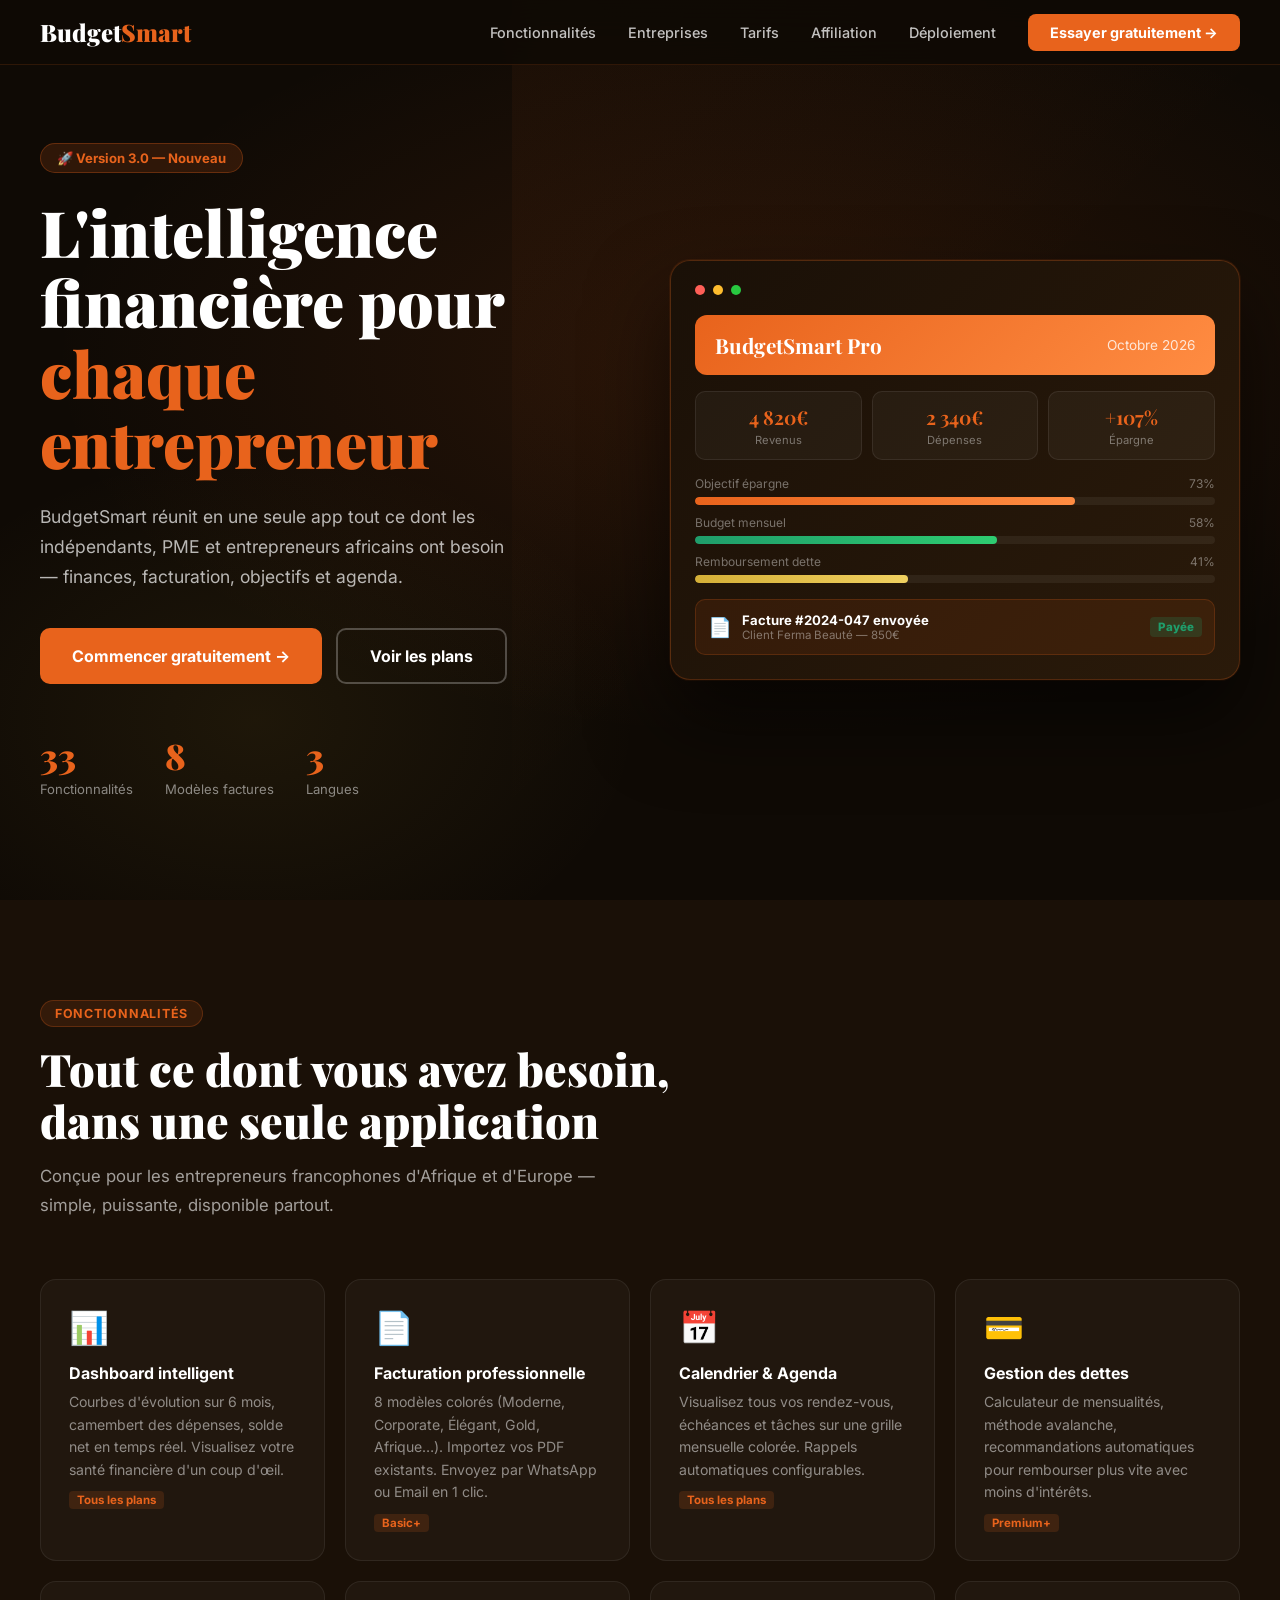
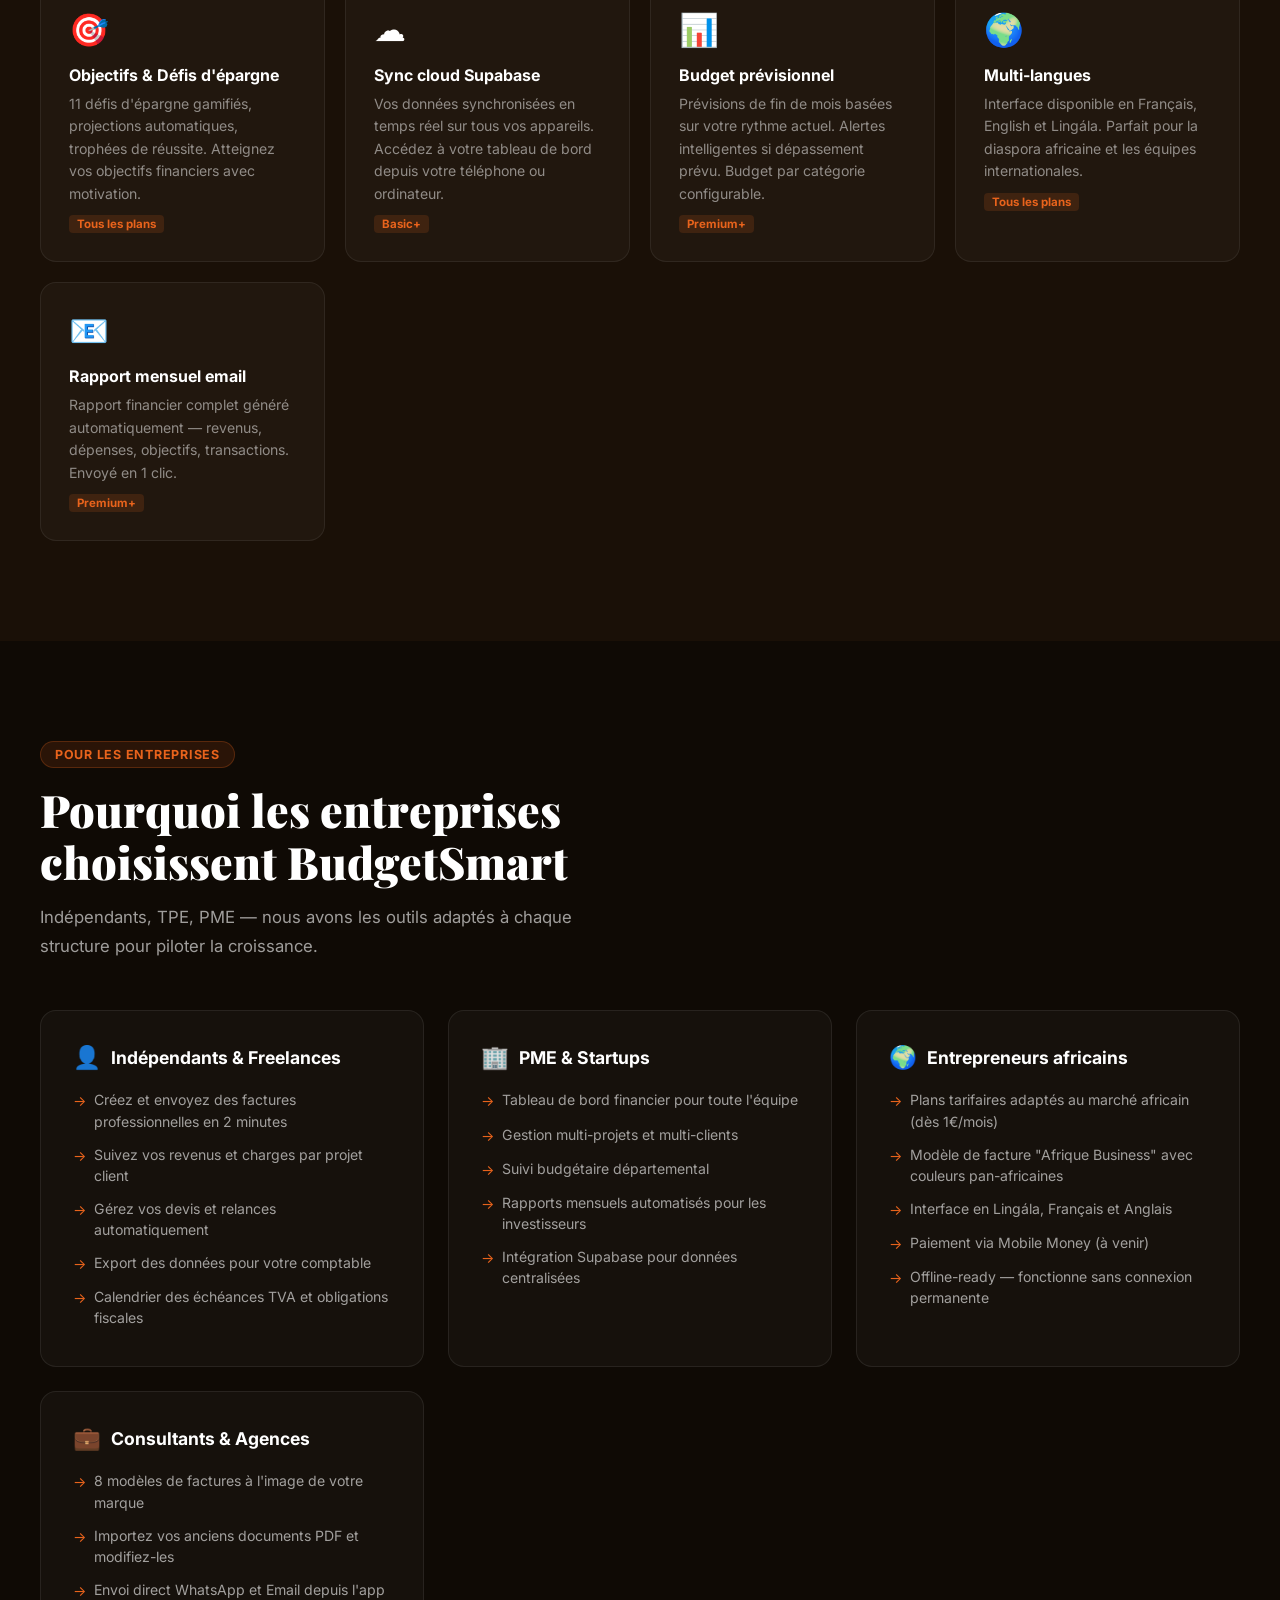
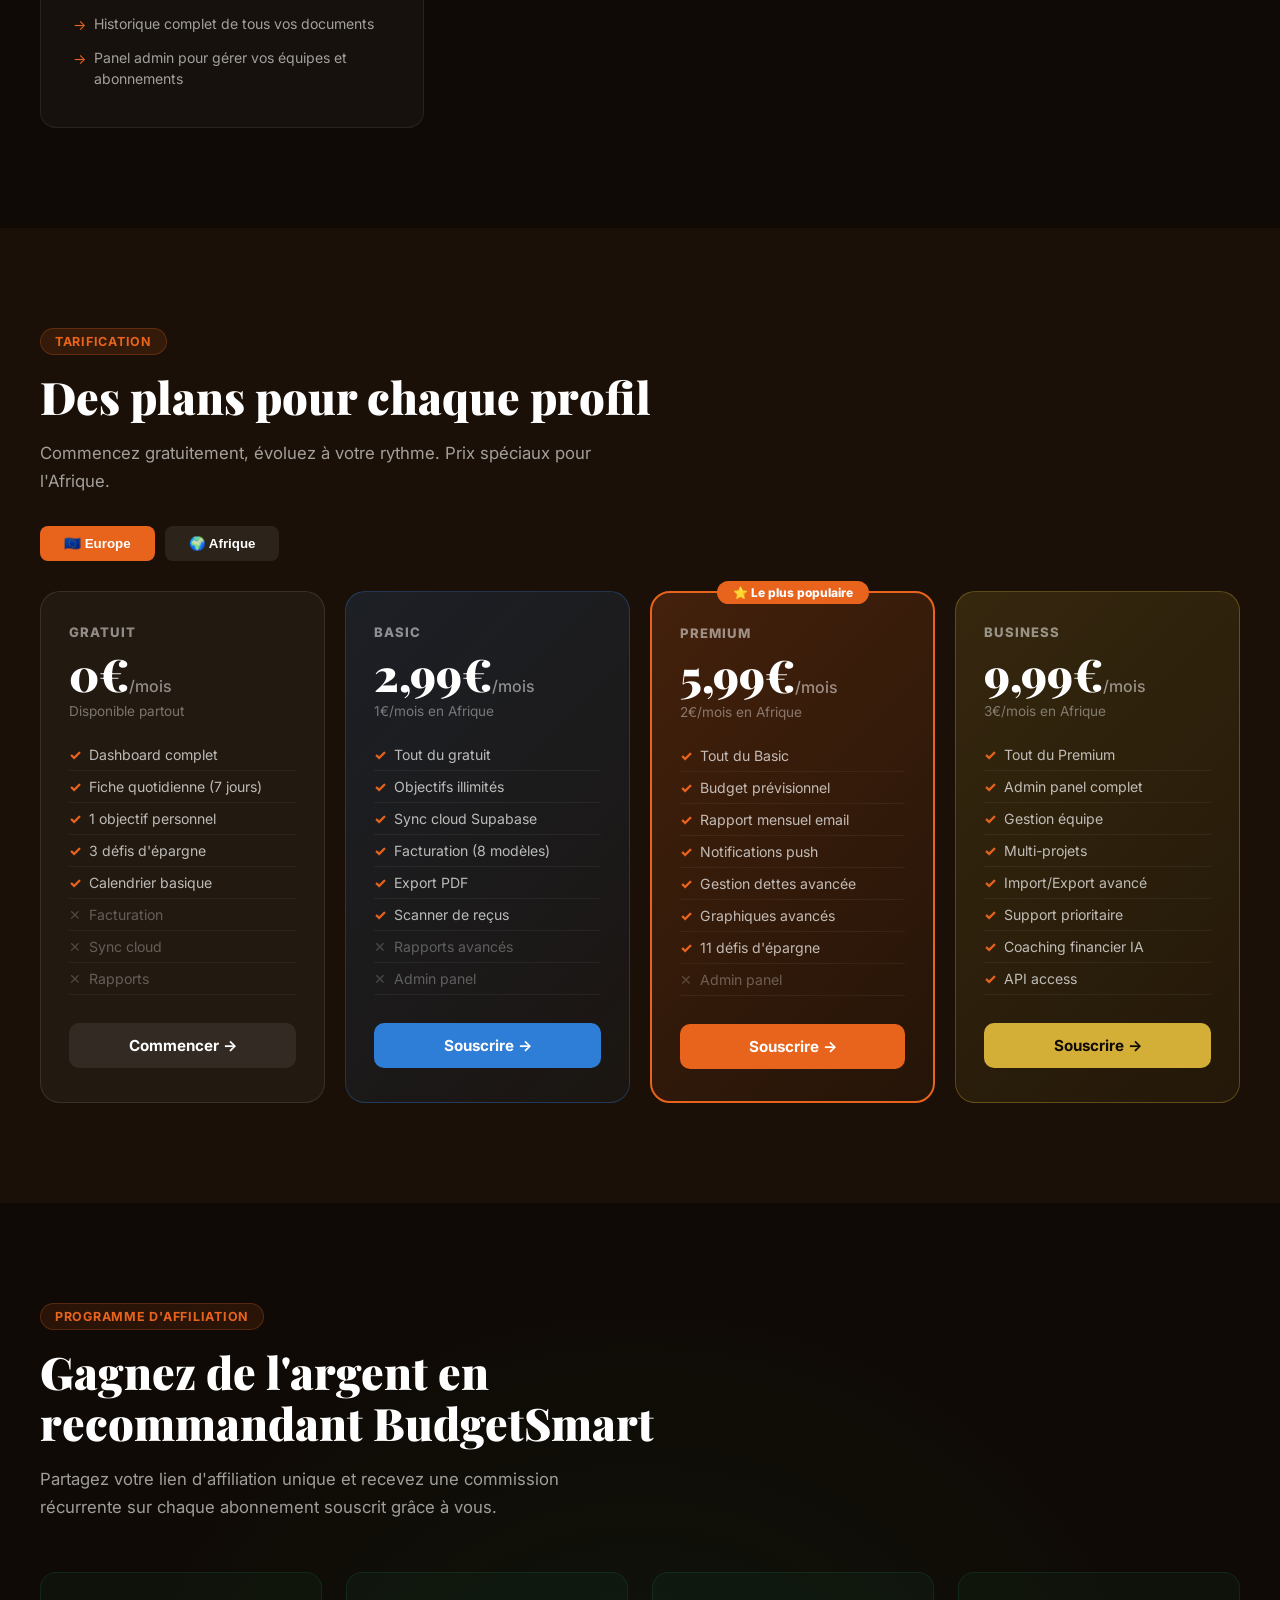
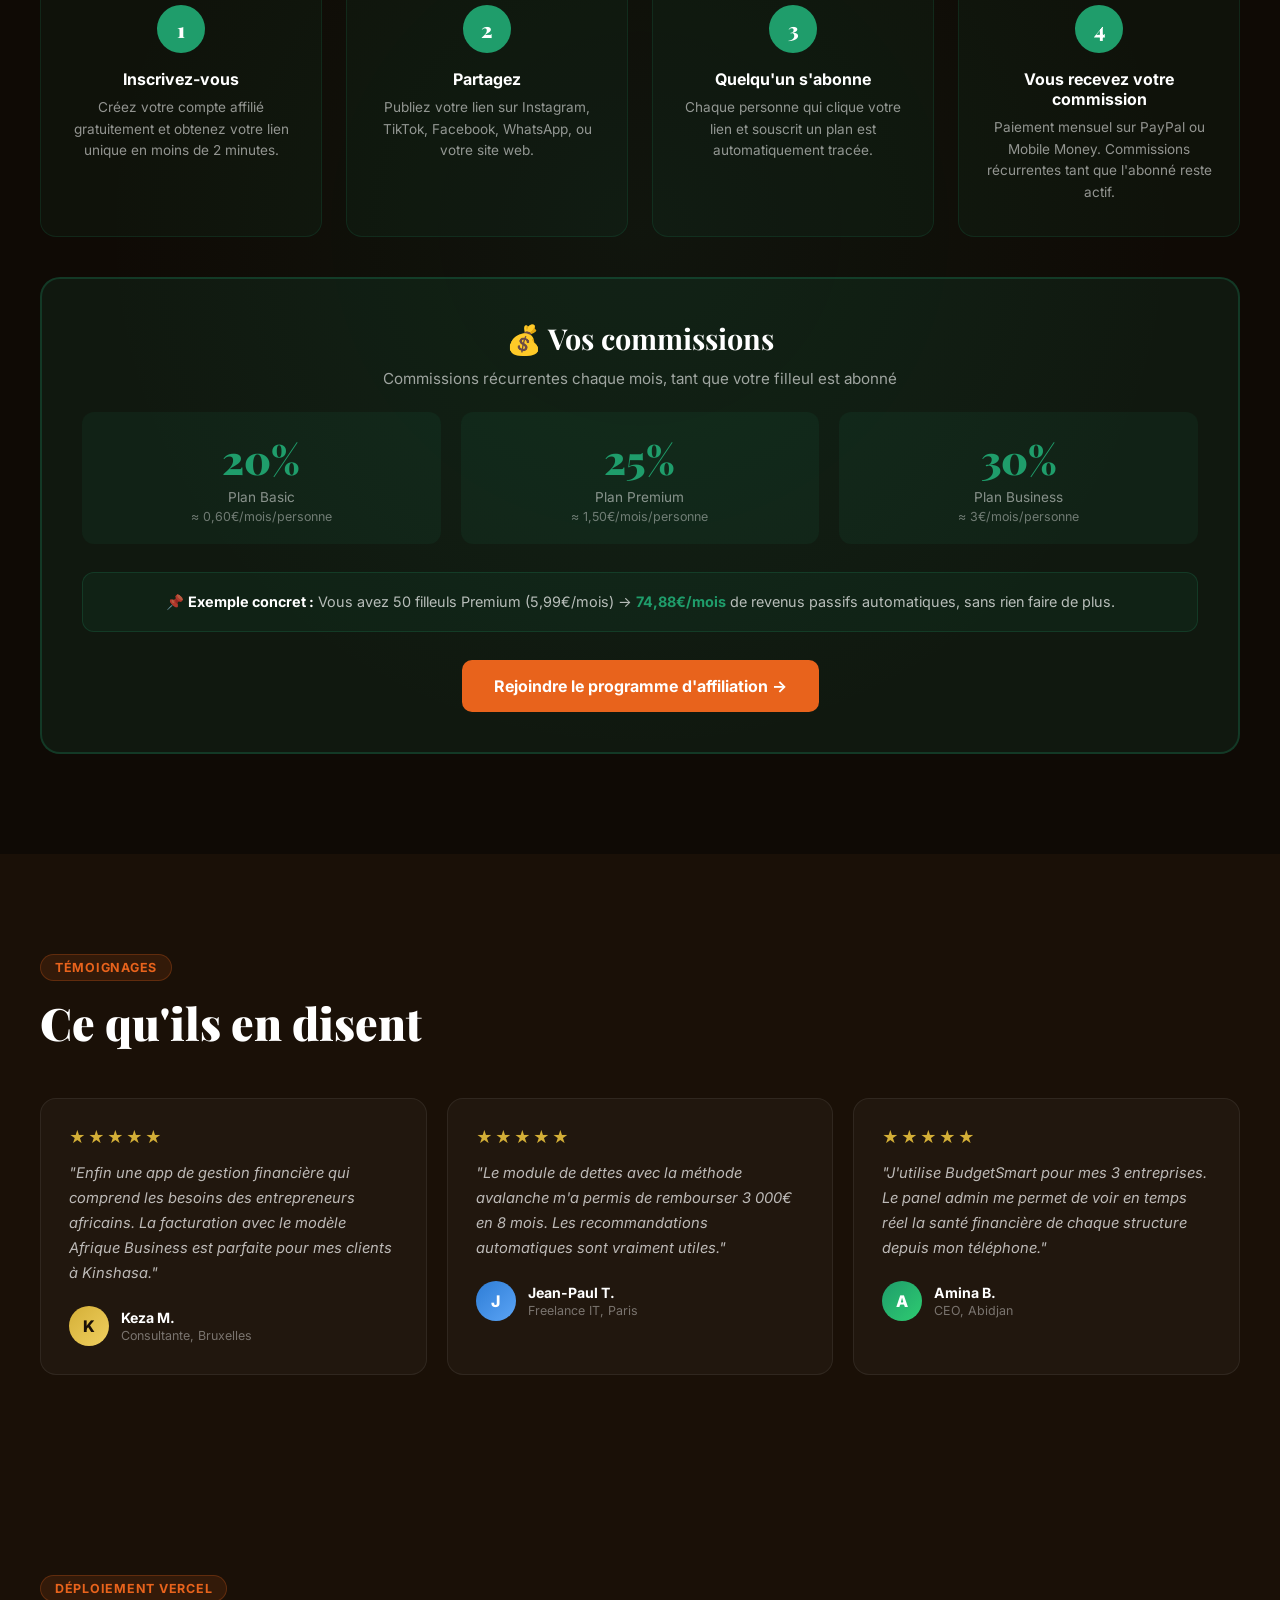
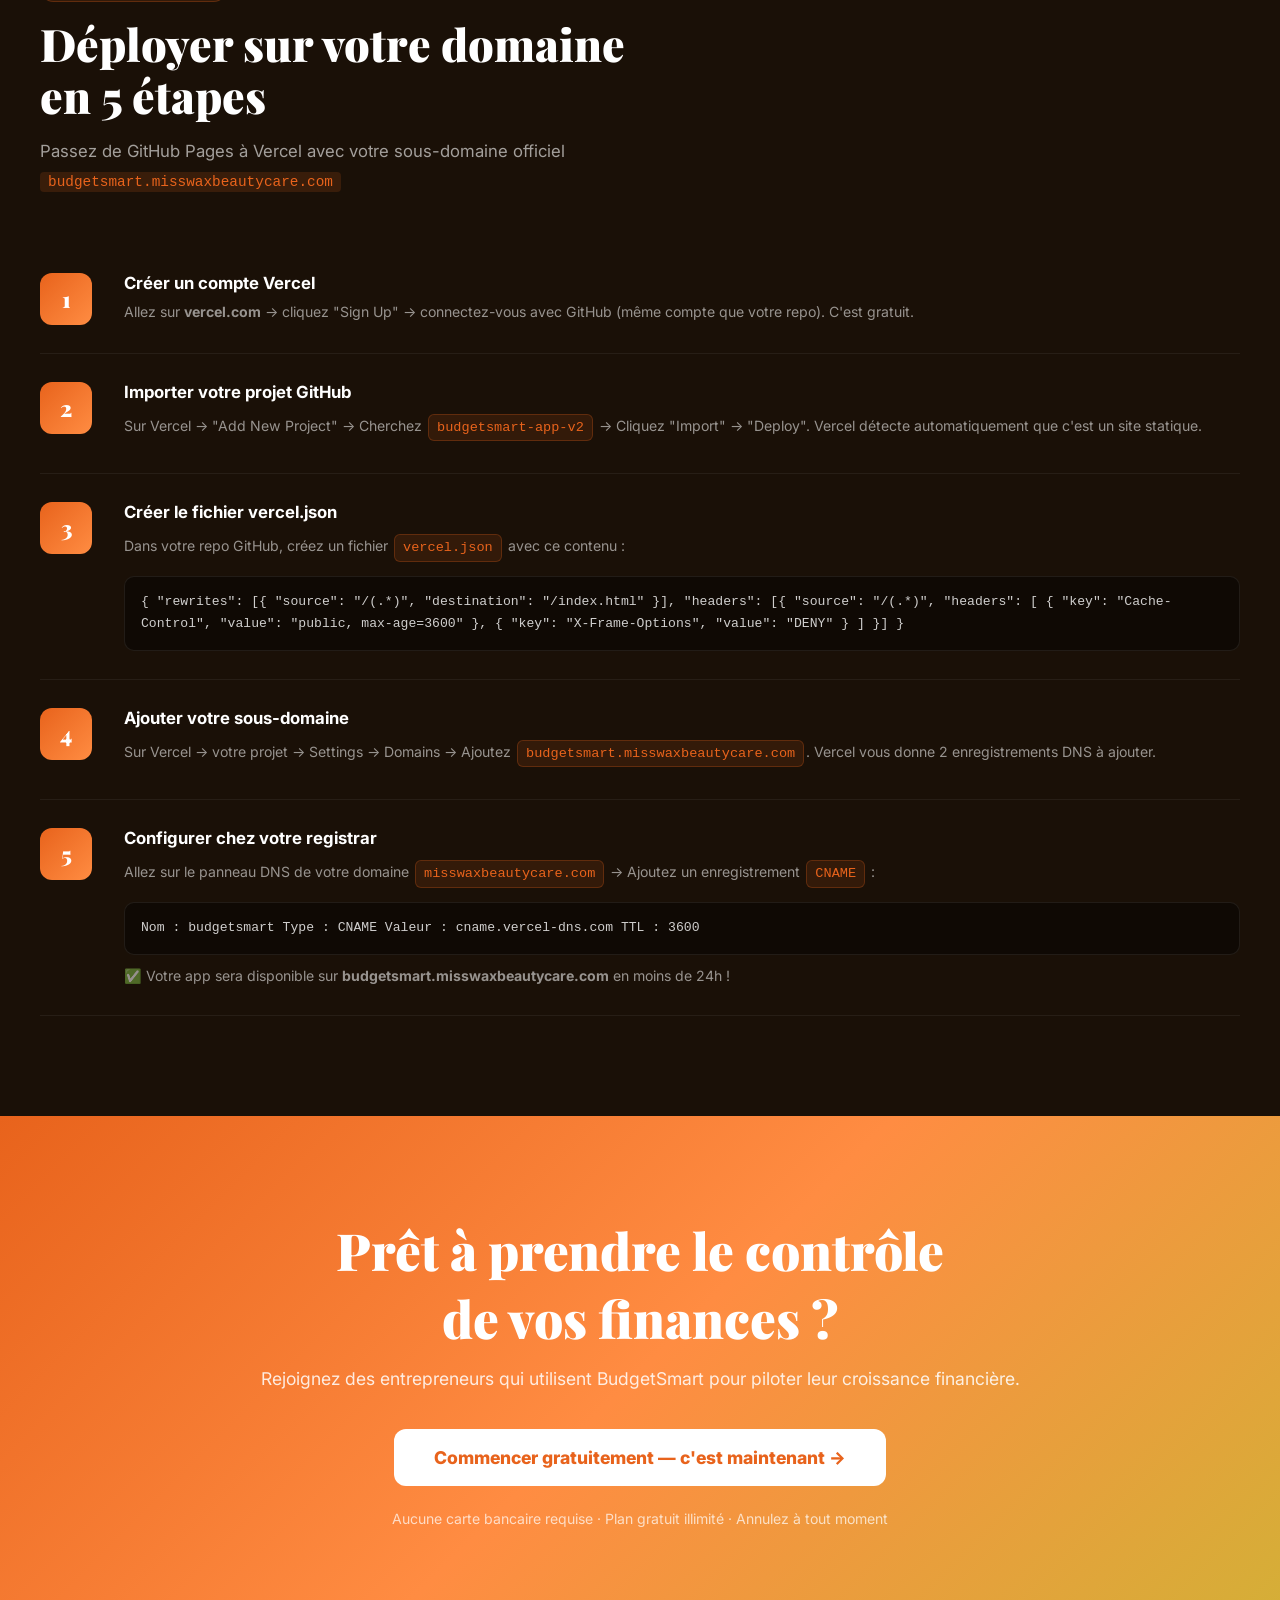
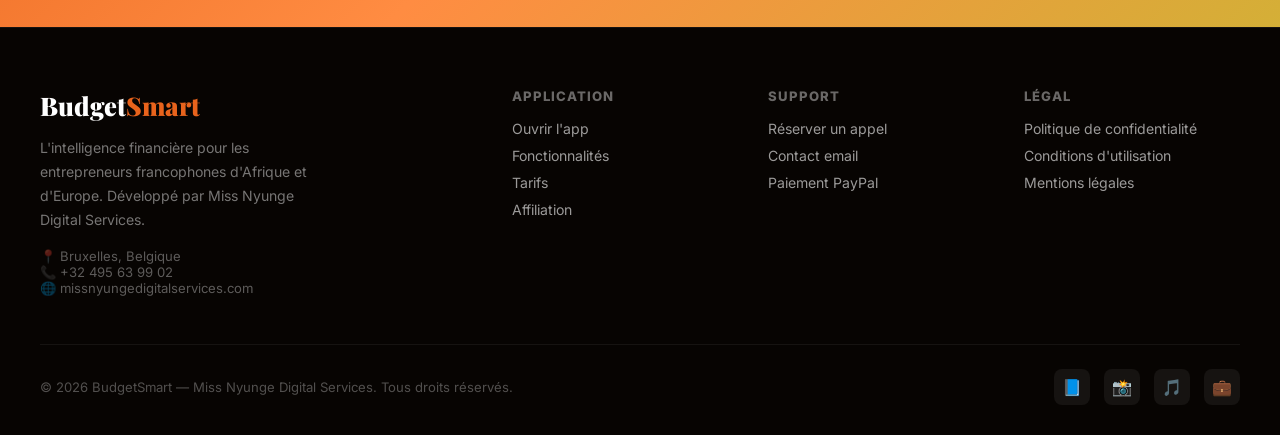
==== landing.html @ 0594a383 "Add landing.html - landing page + Vercel config" ====
<!DOCTYPE html>
<html lang="fr">
<head>
<meta charset="UTF-8"/>
<meta name="viewport" content="width=device-width, initial-scale=1.0"/>
<title>BudgetSmart v3 — L'intelligence financière pour tous</title>
<link href="https://fonts.googleapis.com/css2?family=Playfair+Display:wght@700;900&family=Inter:wght@400;500;600;700;800&display=swap" rel="stylesheet"/>
<style>
:root {
  --or: #E8631C;
  --or2: #FF8C42;
  --dk: #0F0A05;
  --dk2: #1A1007;
  --go: #D4AF37;
  --go2: #F0D060;
  --gr: #1F9D6B;
  --bl: #2E7DD6;
  --wh: #FFFFFF;
  --cr: #FFF9F4;
  --mu: #6B5F52;
  --ft: 'Playfair Display', Georgia, serif;
  --fs: 'Inter', system-ui, sans-serif;
}
*, *::before, *::after { box-sizing: border-box; margin: 0; padding: 0; }
html { scroll-behavior: smooth; }
body { font-family: var(--fs); background: var(--dk); color: var(--wh); overflow-x: hidden; }

/* ── NAV ── */
nav {
  position: fixed; top: 0; left: 0; right: 0; z-index: 100;
  display: flex; align-items: center; justify-content: space-between;
  padding: 16px 40px;
  background: rgba(15,10,5,0.85);
  backdrop-filter: blur(16px);
  border-bottom: 1px solid rgba(232,99,28,0.15);
}
.nav-logo { font-family: var(--ft); font-size: 1.5rem; font-weight: 900; color: var(--wh); }
.nav-logo span { color: var(--or); }
.nav-links { display: flex; gap: 32px; list-style: none; }
.nav-links a { color: rgba(255,255,255,0.75); text-decoration: none; font-size: 0.9rem; font-weight: 500; transition: color 0.2s; }
.nav-links a:hover { color: var(--or); }
.nav-cta { background: var(--or); color: var(--wh) !important; padding: 10px 22px; border-radius: 8px; font-weight: 700 !important; }
.nav-cta:hover { background: var(--or2) !important; color: var(--wh) !important; }
@media(max-width:768px){ .nav-links { display: none; } nav { padding: 14px 20px; } }

/* ── HERO ── */
.hero {
  min-height: 100vh; display: flex; align-items: center;
  padding: 120px 40px 80px;
  background: radial-gradient(ellipse 80% 60% at 60% 40%, rgba(232,99,28,0.12) 0%, transparent 70%),
              radial-gradient(ellipse 50% 50% at 20% 80%, rgba(212,175,55,0.08) 0%, transparent 60%),
              var(--dk);
  position: relative; overflow: hidden;
}
.hero::before {
  content: '';
  position: absolute; top: 0; right: 0;
  width: 60%; height: 100%;
  background: linear-gradient(135deg, rgba(232,99,28,0.05) 0%, transparent 50%);
  pointer-events: none;
}
.hero-inner { max-width: 1200px; margin: 0 auto; width: 100%; display: grid; grid-template-columns: 1fr 1fr; gap: 60px; align-items: center; }
.hero-badge { display: inline-flex; align-items: center; gap: 8px; background: rgba(232,99,28,0.15); border: 1px solid rgba(232,99,28,0.3); border-radius: 20px; padding: 6px 16px; font-size: 0.82rem; font-weight: 700; color: var(--or); margin-bottom: 24px; }
.hero h1 { font-family: var(--ft); font-size: clamp(2.8rem, 5vw, 4.2rem); font-weight: 900; line-height: 1.1; margin-bottom: 24px; }
.hero h1 em { color: var(--or); font-style: normal; }
.hero p { font-size: 1.1rem; color: rgba(255,255,255,0.7); line-height: 1.7; margin-bottom: 36px; max-width: 480px; }
.hero-btns { display: flex; gap: 14px; flex-wrap: wrap; }
.btn-primary { background: var(--or); color: var(--wh); padding: 16px 32px; border-radius: 10px; font-size: 1rem; font-weight: 700; text-decoration: none; transition: all 0.2s; display: inline-flex; align-items: center; gap: 8px; }
.btn-primary:hover { background: var(--or2); transform: translateY(-2px); box-shadow: 0 8px 24px rgba(232,99,28,0.35); }
.btn-outline { background: transparent; color: var(--wh); padding: 16px 32px; border-radius: 10px; font-size: 1rem; font-weight: 700; text-decoration: none; border: 2px solid rgba(255,255,255,0.25); transition: all 0.2s; display: inline-flex; align-items: center; gap: 8px; }
.btn-outline:hover { border-color: var(--or); color: var(--or); }
.hero-stats { display: flex; gap: 32px; margin-top: 48px; }
.hero-stat span { display: block; font-family: var(--ft); font-size: 2.2rem; font-weight: 900; color: var(--or); }
.hero-stat small { font-size: 0.82rem; color: rgba(255,255,255,0.5); margin-top: 2px; display: block; }
.hero-visual { position: relative; }
.hero-mockup { background: linear-gradient(135deg, #1A1007 0%, #2A1A0A 100%); border: 1px solid rgba(232,99,28,0.25); border-radius: 20px; padding: 24px; box-shadow: 0 40px 80px rgba(0,0,0,0.6), 0 0 0 1px rgba(232,99,28,0.1); }
.mockup-bar { display: flex; align-items: center; gap: 8px; margin-bottom: 20px; }
.mockup-dot { width: 10px; height: 10px; border-radius: 50%; }
.mockup-header { background: linear-gradient(135deg, var(--or), var(--or2)); border-radius: 12px; padding: 16px 20px; margin-bottom: 16px; display: flex; justify-content: space-between; align-items: center; }
.mockup-header h3 { font-family: var(--ft); font-size: 1.3rem; color: #fff; }
.mockup-stat-row { display: grid; grid-template-columns: repeat(3, 1fr); gap: 10px; margin-bottom: 16px; }
.mockup-stat { background: rgba(255,255,255,0.04); border: 1px solid rgba(255,255,255,0.08); border-radius: 10px; padding: 12px; text-align: center; }
.mockup-stat .val { font-family: var(--ft); font-size: 1.2rem; font-weight: 700; color: var(--or); }
.mockup-stat .lbl { font-size: 0.7rem; color: rgba(255,255,255,0.4); margin-top: 3px; }
.mockup-bar2 { height: 8px; background: rgba(255,255,255,0.06); border-radius: 4px; overflow: hidden; margin-bottom: 8px; }
.mockup-fill { height: 100%; border-radius: 4px; background: linear-gradient(90deg, var(--or), var(--or2)); }

@media(max-width:900px){ .hero-inner { grid-template-columns: 1fr; } .hero-visual { display: none; } }

/* ── SECTIONS ── */
section { padding: 100px 40px; }
.section-inner { max-width: 1200px; margin: 0 auto; }
.section-badge { display: inline-block; background: rgba(232,99,28,0.12); border: 1px solid rgba(232,99,28,0.25); border-radius: 20px; padding: 5px 14px; font-size: 0.78rem; font-weight: 700; color: var(--or); text-transform: uppercase; letter-spacing: 0.06em; margin-bottom: 16px; }
.section-title { font-family: var(--ft); font-size: clamp(2rem, 3.5vw, 3rem); font-weight: 900; line-height: 1.15; margin-bottom: 16px; }
.section-sub { font-size: 1.05rem; color: rgba(255,255,255,0.6); line-height: 1.7; max-width: 600px; }

/* ── FEATURES ── */
.features-bg { background: var(--dk2); }
.features-grid { display: grid; grid-template-columns: repeat(auto-fill, minmax(280px, 1fr)); gap: 20px; margin-top: 60px; }
.feat-card { background: rgba(255,255,255,0.03); border: 1px solid rgba(255,255,255,0.07); border-radius: 16px; padding: 28px; transition: all 0.25s; position: relative; overflow: hidden; }
.feat-card::before { content: ''; position: absolute; top: 0; left: 0; right: 0; height: 2px; background: linear-gradient(90deg, var(--or), transparent); opacity: 0; transition: opacity 0.2s; }
.feat-card:hover { border-color: rgba(232,99,28,0.3); transform: translateY(-4px); box-shadow: 0 12px 32px rgba(0,0,0,0.3); }
.feat-card:hover::before { opacity: 1; }
.feat-icon { font-size: 2rem; margin-bottom: 16px; }
.feat-card h3 { font-size: 1rem; font-weight: 700; color: var(--wh); margin-bottom: 8px; }
.feat-card p { font-size: 0.88rem; color: rgba(255,255,255,0.5); line-height: 1.6; }
.feat-tag { display: inline-block; background: rgba(232,99,28,0.15); color: var(--or); font-size: 0.72rem; font-weight: 700; padding: 2px 8px; border-radius: 4px; margin-top: 10px; }

/* ── PLANS ── */
.plans-grid { display: grid; grid-template-columns: repeat(auto-fit, minmax(240px, 1fr)); gap: 20px; margin-top: 60px; }
.plan-card { border-radius: 20px; padding: 32px 28px; position: relative; transition: transform 0.2s; }
.plan-card:hover { transform: translateY(-6px); }
.plan-card.popular { border: 2px solid var(--or); }
.plan-popular-badge { position: absolute; top: -12px; left: 50%; transform: translateX(-50%); background: var(--or); color: #fff; font-size: 0.75rem; font-weight: 800; padding: 4px 16px; border-radius: 20px; white-space: nowrap; }
.plan-free { background: rgba(255,255,255,0.04); border: 1px solid rgba(255,255,255,0.1); }
.plan-basic { background: linear-gradient(135deg, rgba(46,125,214,0.15), rgba(46,125,214,0.05)); border: 1px solid rgba(46,125,214,0.3); }
.plan-premium { background: linear-gradient(135deg, rgba(232,99,28,0.2), rgba(232,99,28,0.05)); border: 2px solid var(--or); }
.plan-business { background: linear-gradient(135deg, rgba(212,175,55,0.15), rgba(212,175,55,0.05)); border: 1px solid rgba(212,175,55,0.3); }
.plan-name { font-size: 0.82rem; font-weight: 800; text-transform: uppercase; letter-spacing: 0.08em; color: rgba(255,255,255,0.5); margin-bottom: 12px; }
.plan-price { font-family: var(--ft); font-size: 2.8rem; font-weight: 900; line-height: 1; }
.plan-price span { font-family: var(--fs); font-size: 1rem; font-weight: 500; color: rgba(255,255,255,0.5); }
.plan-africa { font-size: 0.85rem; color: rgba(255,255,255,0.4); margin: 6px 0 20px; }
.plan-features { list-style: none; margin-bottom: 28px; }
.plan-features li { font-size: 0.88rem; color: rgba(255,255,255,0.7); padding: 7px 0; border-bottom: 1px solid rgba(255,255,255,0.05); display: flex; align-items: center; gap: 8px; }
.plan-features li::before { content: '✓'; color: var(--or); font-weight: 800; flex-shrink: 0; }
.plan-features li.no::before { content: '✕'; color: rgba(255,255,255,0.2); }
.plan-features li.no { color: rgba(255,255,255,0.3); }
.plan-btn { display: block; text-align: center; padding: 13px; border-radius: 10px; font-weight: 700; font-size: 0.95rem; text-decoration: none; transition: all 0.2s; }
.plan-btn-free { background: rgba(255,255,255,0.08); color: #fff; }
.plan-btn-basic { background: var(--bl); color: #fff; }
.plan-btn-premium { background: var(--or); color: #fff; }
.plan-btn-business { background: var(--go); color: var(--dk); }

/* ── AFFILIATION ── */
.affil-bg { background: radial-gradient(ellipse 60% 60% at 50% 50%, rgba(31,157,107,0.08) 0%, transparent 70%), var(--dk); }
.affil-steps { display: grid; grid-template-columns: repeat(auto-fit, minmax(220px, 1fr)); gap: 24px; margin-top: 50px; }
.affil-step { text-align: center; padding: 32px 24px; background: rgba(31,157,107,0.06); border: 1px solid rgba(31,157,107,0.15); border-radius: 16px; }
.affil-step-num { width: 48px; height: 48px; background: var(--gr); border-radius: 50%; display: flex; align-items: center; justify-content: center; font-family: var(--ft); font-size: 1.3rem; font-weight: 900; color: #fff; margin: 0 auto 16px; }
.affil-step h3 { font-size: 1rem; font-weight: 700; margin-bottom: 8px; }
.affil-step p { font-size: 0.85rem; color: rgba(255,255,255,0.55); line-height: 1.6; }
.affil-commission { background: rgba(31,157,107,0.1); border: 2px solid rgba(31,157,107,0.25); border-radius: 20px; padding: 40px; text-align: center; margin-top: 40px; }
.affil-commission h3 { font-family: var(--ft); font-size: 1.8rem; margin-bottom: 12px; }
.commission-grid { display: grid; grid-template-columns: repeat(3,1fr); gap: 20px; margin-top: 24px; }
.comm-item { background: rgba(31,157,107,0.08); border-radius: 12px; padding: 20px; }
.comm-item .pct { font-family: var(--ft); font-size: 2.5rem; font-weight: 900; color: var(--gr); }
.comm-item .plan { font-size: 0.85rem; color: rgba(255,255,255,0.5); margin-top: 4px; }

/* ── ENTREPRISES ── */
.enterprise-grid { display: grid; grid-template-columns: repeat(auto-fit, minmax(300px, 1fr)); gap: 24px; margin-top: 50px; }
.ent-card { background: rgba(255,255,255,0.03); border: 1px solid rgba(255,255,255,0.08); border-radius: 16px; padding: 32px; }
.ent-card h3 { font-size: 1.1rem; font-weight: 700; margin-bottom: 12px; display: flex; align-items: center; gap: 10px; }
.ent-card ul { list-style: none; }
.ent-card li { font-size: 0.88rem; color: rgba(255,255,255,0.6); padding: 6px 0; display: flex; align-items: flex-start; gap: 8px; line-height: 1.5; }
.ent-card li::before { content: '→'; color: var(--or); flex-shrink: 0; margin-top: 1px; }

/* ── VERCEL SETUP ── */
.vercel-bg { background: var(--dk2); }
.steps-list { margin-top: 50px; counter-reset: step; }
.step-item { display: grid; grid-template-columns: 60px 1fr; gap: 24px; padding: 28px 0; border-bottom: 1px solid rgba(255,255,255,0.06); align-items: start; }
.step-num { width: 52px; height: 52px; background: linear-gradient(135deg, var(--or), var(--or2)); border-radius: 12px; display: flex; align-items: center; justify-content: center; font-family: var(--ft); font-size: 1.4rem; font-weight: 900; color: #fff; flex-shrink: 0; }
.step-content h3 { font-size: 1.05rem; font-weight: 700; margin-bottom: 8px; }
.step-content p { font-size: 0.88rem; color: rgba(255,255,255,0.55); line-height: 1.6; }
.step-content code { display: inline-block; background: rgba(232,99,28,0.12); border: 1px solid rgba(232,99,28,0.25); border-radius: 6px; padding: 2px 8px; font-size: 0.85rem; color: var(--or); font-family: monospace; margin: 4px 2px; }
.step-content .code-block { background: rgba(0,0,0,0.4); border: 1px solid rgba(255,255,255,0.08); border-radius: 10px; padding: 14px 16px; margin-top: 10px; font-family: monospace; font-size: 0.82rem; color: rgba(255,255,255,0.8); line-height: 1.7; }

/* ── TESTIMONIALS ── */
.testi-grid { display: grid; grid-template-columns: repeat(auto-fit, minmax(280px, 1fr)); gap: 20px; margin-top: 50px; }
.testi-card { background: rgba(255,255,255,0.03); border: 1px solid rgba(255,255,255,0.07); border-radius: 16px; padding: 28px; }
.testi-stars { color: var(--go); font-size: 1rem; margin-bottom: 14px; letter-spacing: 2px; }
.testi-text { font-size: 0.92rem; color: rgba(255,255,255,0.7); line-height: 1.7; margin-bottom: 20px; font-style: italic; }
.testi-author { display: flex; align-items: center; gap: 12px; }
.testi-avatar { width: 40px; height: 40px; border-radius: 50%; background: linear-gradient(135deg, var(--or), var(--or2)); display: flex; align-items: center; justify-content: center; font-weight: 800; font-size: 1rem; }
.testi-name { font-size: 0.88rem; font-weight: 700; }
.testi-role { font-size: 0.78rem; color: rgba(255,255,255,0.4); margin-top: 2px; }

/* ── CTA ── */
.cta-section { background: linear-gradient(135deg, var(--or) 0%, var(--or2) 50%, var(--go) 100%); text-align: center; padding: 100px 40px; }
.cta-section h2 { font-family: var(--ft); font-size: clamp(2.2rem, 4vw, 3.5rem); font-weight: 900; color: #fff; margin-bottom: 16px; }
.cta-section p { font-size: 1.1rem; color: rgba(255,255,255,0.85); margin-bottom: 40px; }
.btn-cta-white { background: #fff; color: var(--or); padding: 18px 40px; border-radius: 12px; font-size: 1.1rem; font-weight: 800; text-decoration: none; display: inline-block; transition: all 0.2s; }
.btn-cta-white:hover { transform: translateY(-3px); box-shadow: 0 12px 32px rgba(0,0,0,0.25); }

/* ── FOOTER ── */
footer { background: #070402; padding: 60px 40px 30px; border-top: 1px solid rgba(255,255,255,0.06); }
.footer-grid { display: grid; grid-template-columns: 2fr 1fr 1fr 1fr; gap: 40px; max-width: 1200px; margin: 0 auto 48px; }
.footer-brand p { font-size: 0.88rem; color: rgba(255,255,255,0.45); line-height: 1.7; margin-top: 14px; max-width: 280px; }
.footer-col h4 { font-size: 0.82rem; font-weight: 800; text-transform: uppercase; letter-spacing: 0.08em; color: rgba(255,255,255,0.4); margin-bottom: 16px; }
.footer-col a { display: block; font-size: 0.88rem; color: rgba(255,255,255,0.6); text-decoration: none; margin-bottom: 10px; transition: color 0.2s; }
.footer-col a:hover { color: var(--or); }
.footer-bottom { max-width: 1200px; margin: 0 auto; padding-top: 24px; border-top: 1px solid rgba(255,255,255,0.06); display: flex; justify-content: space-between; align-items: center; flex-wrap: wrap; gap: 12px; }
.footer-bottom p { font-size: 0.82rem; color: rgba(255,255,255,0.3); }
.footer-social { display: flex; gap: 14px; }
.footer-social a { width: 36px; height: 36px; border-radius: 8px; background: rgba(255,255,255,0.06); display: flex; align-items: center; justify-content: center; font-size: 1rem; text-decoration: none; transition: background 0.2s; }
.footer-social a:hover { background: var(--or); }

@media(max-width:768px){ .footer-grid { grid-template-columns: 1fr 1fr; } section { padding: 70px 20px; } }
@media(max-width:480px){ .footer-grid { grid-template-columns: 1fr; } .plans-grid { grid-template-columns: 1fr; } .hero-stats { flex-direction: column; gap: 16px; } }
</style>
</head>
<body>

<!-- NAV -->
<nav>
  <div class="nav-logo">Budget<span>Smart</span></div>
  <ul class="nav-links">
    <li><a href="#features">Fonctionnalités</a></li>
    <li><a href="#enterprise">Entreprises</a></li>
    <li><a href="#pricing">Tarifs</a></li>
    <li><a href="#affiliation">Affiliation</a></li>
    <li><a href="#deploy">Déploiement</a></li>
    <li><a href="https://misswaxbeautycare.github.io/budgetsmart-app-v2/" class="nav-cta">Essayer gratuitement →</a></li>
  </ul>
</nav>

<!-- HERO -->
<section class="hero">
  <div class="hero-inner">
    <div>
      <div class="hero-badge">🚀 Version 3.0 — Nouveau</div>
      <h1>L'intelligence financière pour <em>chaque entrepreneur</em></h1>
      <p>BudgetSmart réunit en une seule app tout ce dont les indépendants, PME et entrepreneurs africains ont besoin — finances, facturation, objectifs et agenda.</p>
      <div class="hero-btns">
        <a href="https://misswaxbeautycare.github.io/budgetsmart-app-v2/" class="btn-primary">Commencer gratuitement →</a>
        <a href="#pricing" class="btn-outline">Voir les plans</a>
      </div>
      <div class="hero-stats">
        <div class="hero-stat"><span>33</span><small>Fonctionnalités</small></div>
        <div class="hero-stat"><span>8</span><small>Modèles factures</small></div>
        <div class="hero-stat"><span>3</span><small>Langues</small></div>
      </div>
    </div>
    <div class="hero-visual">
      <div class="hero-mockup">
        <div class="mockup-bar">
          <div class="mockup-dot" style="background:#FF5F57"></div>
          <div class="mockup-dot" style="background:#FEBC2E"></div>
          <div class="mockup-dot" style="background:#28C840"></div>
        </div>
        <div class="mockup-header">
          <h3>BudgetSmart Pro</h3>
          <span style="color:rgba(255,255,255,0.8);font-size:0.85rem">Octobre 2026</span>
        </div>
        <div class="mockup-stat-row">
          <div class="mockup-stat"><div class="val">4 820€</div><div class="lbl">Revenus</div></div>
          <div class="mockup-stat"><div class="val">2 340€</div><div class="lbl">Dépenses</div></div>
          <div class="mockup-stat"><div class="val">+107%</div><div class="lbl">Épargne</div></div>
        </div>
        <div style="margin-top:8px">
          <div style="display:flex;justify-content:space-between;font-size:0.75rem;color:rgba(255,255,255,0.4);margin-bottom:6px"><span>Objectif épargne</span><span>73%</span></div>
          <div class="mockup-bar2"><div class="mockup-fill" style="width:73%"></div></div>
          <div style="display:flex;justify-content:space-between;font-size:0.75rem;color:rgba(255,255,255,0.4);margin-bottom:6px;margin-top:10px"><span>Budget mensuel</span><span>58%</span></div>
          <div class="mockup-bar2"><div class="mockup-fill" style="width:58%;background:linear-gradient(90deg,#1F9D6B,#2ECC71)"></div></div>
          <div style="display:flex;justify-content:space-between;font-size:0.75rem;color:rgba(255,255,255,0.4);margin-bottom:6px;margin-top:10px"><span>Remboursement dette</span><span>41%</span></div>
          <div class="mockup-bar2"><div class="mockup-fill" style="width:41%;background:linear-gradient(90deg,#D4AF37,#F0D060)"></div></div>
        </div>
        <div style="margin-top:16px;background:rgba(232,99,28,0.1);border:1px solid rgba(232,99,28,0.2);border-radius:10px;padding:12px;display:flex;align-items:center;gap:10px">
          <span style="font-size:1.2rem">📄</span>
          <div><div style="font-size:0.82rem;font-weight:700;color:#fff">Facture #2024-047 envoyée</div><div style="font-size:0.72rem;color:rgba(255,255,255,0.4)">Client Ferma Beauté — 850€</div></div>
          <div style="margin-left:auto;background:rgba(31,157,107,0.2);color:#1F9D6B;font-size:0.72rem;font-weight:800;padding:3px 8px;border-radius:4px">Payée</div>
        </div>
      </div>
    </div>
  </div>
</section>

<!-- FEATURES -->
<section class="features-bg" id="features">
  <div class="section-inner">
    <div class="section-badge">Fonctionnalités</div>
    <h2 class="section-title">Tout ce dont vous avez besoin,<br/>dans une seule application</h2>
    <p class="section-sub">Conçue pour les entrepreneurs francophones d'Afrique et d'Europe — simple, puissante, disponible partout.</p>
    <div class="features-grid">
      <div class="feat-card">
        <div class="feat-icon">📊</div>
        <h3>Dashboard intelligent</h3>
        <p>Courbes d'évolution sur 6 mois, camembert des dépenses, solde net en temps réel. Visualisez votre santé financière d'un coup d'œil.</p>
        <div class="feat-tag">Tous les plans</div>
      </div>
      <div class="feat-card">
        <div class="feat-icon">📄</div>
        <h3>Facturation professionnelle</h3>
        <p>8 modèles colorés (Moderne, Corporate, Élégant, Gold, Afrique…). Importez vos PDF existants. Envoyez par WhatsApp ou Email en 1 clic.</p>
        <div class="feat-tag">Basic+</div>
      </div>
      <div class="feat-card">
        <div class="feat-icon">📅</div>
        <h3>Calendrier & Agenda</h3>
        <p>Visualisez tous vos rendez-vous, échéances et tâches sur une grille mensuelle colorée. Rappels automatiques configurables.</p>
        <div class="feat-tag">Tous les plans</div>
      </div>
      <div class="feat-card">
        <div class="feat-icon">💳</div>
        <h3>Gestion des dettes</h3>
        <p>Calculateur de mensualités, méthode avalanche, recommandations automatiques pour rembourser plus vite avec moins d'intérêts.</p>
        <div class="feat-tag">Premium+</div>
      </div>
      <div class="feat-card">
        <div class="feat-icon">🎯</div>
        <h3>Objectifs & Défis d'épargne</h3>
        <p>11 défis d'épargne gamifiés, projections automatiques, trophées de réussite. Atteignez vos objectifs financiers avec motivation.</p>
        <div class="feat-tag">Tous les plans</div>
      </div>
      <div class="feat-card">
        <div class="feat-icon">☁️</div>
        <h3>Sync cloud Supabase</h3>
        <p>Vos données synchronisées en temps réel sur tous vos appareils. Accédez à votre tableau de bord depuis votre téléphone ou ordinateur.</p>
        <div class="feat-tag">Basic+</div>
      </div>
      <div class="feat-card">
        <div class="feat-icon">📊</div>
        <h3>Budget prévisionnel</h3>
        <p>Prévisions de fin de mois basées sur votre rythme actuel. Alertes intelligentes si dépassement prévu. Budget par catégorie configurable.</p>
        <div class="feat-tag">Premium+</div>
      </div>
      <div class="feat-card">
        <div class="feat-icon">🌍</div>
        <h3>Multi-langues</h3>
        <p>Interface disponible en Français, English et Lingála. Parfait pour la diaspora africaine et les équipes internationales.</p>
        <div class="feat-tag">Tous les plans</div>
      </div>
      <div class="feat-card">
        <div class="feat-icon">📧</div>
        <h3>Rapport mensuel email</h3>
        <p>Rapport financier complet généré automatiquement — revenus, dépenses, objectifs, transactions. Envoyé en 1 clic.</p>
        <div class="feat-tag">Premium+</div>
      </div>
    </div>
  </div>
</section>

<!-- ENTERPRISE -->
<section id="enterprise">
  <div class="section-inner">
    <div class="section-badge">Pour les entreprises</div>
    <h2 class="section-title">Pourquoi les entreprises<br/>choisissent BudgetSmart</h2>
    <p class="section-sub">Indépendants, TPE, PME — nous avons les outils adaptés à chaque structure pour piloter la croissance.</p>
    <div class="enterprise-grid">
      <div class="ent-card">
        <h3><span style="font-size:1.4rem">👤</span> Indépendants & Freelances</h3>
        <ul>
          <li>Créez et envoyez des factures professionnelles en 2 minutes</li>
          <li>Suivez vos revenus et charges par projet client</li>
          <li>Gérez vos devis et relances automatiquement</li>
          <li>Export des données pour votre comptable</li>
          <li>Calendrier des échéances TVA et obligations fiscales</li>
        </ul>
      </div>
      <div class="ent-card">
        <h3><span style="font-size:1.4rem">🏢</span> PME & Startups</h3>
        <ul>
          <li>Tableau de bord financier pour toute l'équipe</li>
          <li>Gestion multi-projets et multi-clients</li>
          <li>Suivi budgétaire départemental</li>
          <li>Rapports mensuels automatisés pour les investisseurs</li>
          <li>Intégration Supabase pour données centralisées</li>
        </ul>
      </div>
      <div class="ent-card">
        <h3><span style="font-size:1.4rem">🌍</span> Entrepreneurs africains</h3>
        <ul>
          <li>Plans tarifaires adaptés au marché africain (dès 1€/mois)</li>
          <li>Modèle de facture "Afrique Business" avec couleurs pan-africaines</li>
          <li>Interface en Lingála, Français et Anglais</li>
          <li>Paiement via Mobile Money (à venir)</li>
          <li>Offline-ready — fonctionne sans connexion permanente</li>
        </ul>
      </div>
      <div class="ent-card">
        <h3><span style="font-size:1.4rem">💼</span> Consultants & Agences</h3>
        <ul>
          <li>8 modèles de factures à l'image de votre marque</li>
          <li>Importez vos anciens documents PDF et modifiez-les</li>
          <li>Envoi direct WhatsApp et Email depuis l'app</li>
          <li>Historique complet de tous vos documents</li>
          <li>Panel admin pour gérer vos équipes et abonnements</li>
        </ul>
      </div>
    </div>
  </div>
</section>

<!-- PRICING -->
<section id="pricing" style="background:var(--dk2)">
  <div class="section-inner">
    <div class="section-badge">Tarification</div>
    <h2 class="section-title">Des plans pour chaque profil</h2>
    <p class="section-sub">Commencez gratuitement, évoluez à votre rythme. Prix spéciaux pour l'Afrique.</p>
    <div style="display:flex;gap:10px;margin-top:30px;margin-bottom:-30px;flex-wrap:wrap">
      <button onclick="showPricing('eu')" id="btnEU" style="padding:10px 24px;background:var(--or);color:#fff;border:none;border-radius:8px;cursor:pointer;font-weight:700">🇪🇺 Europe</button>
      <button onclick="showPricing('af')" id="btnAF" style="padding:10px 24px;background:rgba(255,255,255,0.08);color:#fff;border:none;border-radius:8px;cursor:pointer;font-weight:700">🌍 Afrique</button>
    </div>
    <div id="pricingEU" class="plans-grid">
      <div class="plan-card plan-free">
        <div class="plan-name">Gratuit</div>
        <div class="plan-price">0€<span>/mois</span></div>
        <div class="plan-africa">Disponible partout</div>
        <ul class="plan-features">
          <li>Dashboard complet</li>
          <li>Fiche quotidienne (7 jours)</li>
          <li>1 objectif personnel</li>
          <li>3 défis d'épargne</li>
          <li>Calendrier basique</li>
          <li class="no">Facturation</li>
          <li class="no">Sync cloud</li>
          <li class="no">Rapports</li>
        </ul>
        <a href="https://misswaxbeautycare.github.io/budgetsmart-app-v2/" class="plan-btn plan-btn-free">Commencer →</a>
      </div>
      <div class="plan-card plan-basic">
        <div class="plan-name">Basic</div>
        <div class="plan-price">2,99€<span>/mois</span></div>
        <div class="plan-africa">1€/mois en Afrique</div>
        <ul class="plan-features">
          <li>Tout du gratuit</li>
          <li>Objectifs illimités</li>
          <li>Sync cloud Supabase</li>
          <li>Facturation (8 modèles)</li>
          <li>Export PDF</li>
          <li>Scanner de reçus</li>
          <li class="no">Rapports avancés</li>
          <li class="no">Admin panel</li>
        </ul>
        <a href="https://buy.stripe.com/3cI28r0nRbNva7J3VyaEE00" target="_blank" class="plan-btn plan-btn-basic">Souscrire →</a>
      </div>
      <div class="plan-card plan-premium popular">
        <div class="plan-popular-badge">⭐ Le plus populaire</div>
        <div class="plan-name">Premium</div>
        <div class="plan-price">5,99€<span>/mois</span></div>
        <div class="plan-africa">2€/mois en Afrique</div>
        <ul class="plan-features">
          <li>Tout du Basic</li>
          <li>Budget prévisionnel</li>
          <li>Rapport mensuel email</li>
          <li>Notifications push</li>
          <li>Gestion dettes avancée</li>
          <li>Graphiques avancés</li>
          <li>11 défis d'épargne</li>
          <li class="no">Admin panel</li>
        </ul>
        <a href="https://buy.stripe.com/00wbJ14E76tbfs3eAcaEE02" target="_blank" class="plan-btn plan-btn-premium">Souscrire →</a>
      </div>
      <div class="plan-card plan-business">
        <div class="plan-name">Business</div>
        <div class="plan-price">9,99€<span>/mois</span></div>
        <div class="plan-africa">3€/mois en Afrique</div>
        <ul class="plan-features">
          <li>Tout du Premium</li>
          <li>Admin panel complet</li>
          <li>Gestion équipe</li>
          <li>Multi-projets</li>
          <li>Import/Export avancé</li>
          <li>Support prioritaire</li>
          <li>Coaching financier IA</li>
          <li>API access</li>
        </ul>
        <a href="https://buy.stripe.com/cNi9ATc6z9Fn7ZB4ZCaEE01" target="_blank" class="plan-btn plan-btn-business">Souscrire →</a>
      </div>
    </div>
    <div id="pricingAF" class="plans-grid" style="display:none">
      <div class="plan-card plan-free">
        <div class="plan-name">Gratuit</div>
        <div class="plan-price">0€<span>/mois</span></div>
        <div class="plan-africa">🌍 Disponible partout</div>
        <ul class="plan-features">
          <li>Dashboard complet</li><li>Fiche quotidienne</li><li>1 objectif</li>
          <li class="no">Facturation</li><li class="no">Sync cloud</li>
        </ul>
        <a href="https://misswaxbeautycare.github.io/budgetsmart-app-v2/" class="plan-btn plan-btn-free">Commencer →</a>
      </div>
      <div class="plan-card plan-basic">
        <div class="plan-name">Basic Afrique</div>
        <div class="plan-price">1€<span>/mois</span></div>
        <div class="plan-africa">🌍 Prix Afrique spécial</div>
        <ul class="plan-features">
          <li>Objectifs illimités</li><li>Sync cloud</li><li>Facturation 8 modèles</li>
          <li>Scanner reçus</li><li class="no">Rapports avancés</li>
        </ul>
        <a href="https://buy.stripe.com/3cI28r0nRbNva7J3VyaEE00" target="_blank" class="plan-btn plan-btn-basic">Souscrire →</a>
      </div>
      <div class="plan-card plan-premium popular">
        <div class="plan-popular-badge">⭐ Recommandé</div>
        <div class="plan-name">Premium Afrique</div>
        <div class="plan-price">2€<span>/mois</span></div>
        <div class="plan-africa">🌍 Prix Afrique spécial</div>
        <ul class="plan-features">
          <li>Budget prévisionnel</li><li>Rapports email</li><li>Notifications push</li>
          <li>Gestion dettes</li><li>11 défis épargne</li>
        </ul>
        <a href="https://buy.stripe.com/00wbJ14E76tbfs3eAcaEE02" target="_blank" class="plan-btn plan-btn-premium">Souscrire →</a>
      </div>
      <div class="plan-card plan-business">
        <div class="plan-name">Business Afrique</div>
        <div class="plan-price">3€<span>/mois</span></div>
        <div class="plan-africa">🌍 Prix Afrique spécial</div>
        <ul class="plan-features">
          <li>Admin panel</li><li>Multi-projets</li><li>Support prioritaire</li>
          <li>Coaching IA</li><li>API access</li>
        </ul>
        <a href="https://buy.stripe.com/cNi9ATc6z9Fn7ZB4ZCaEE01" target="_blank" class="plan-btn plan-btn-business">Souscrire →</a>
      </div>
    </div>
  </div>
</section>

<!-- AFFILIATION -->
<section class="affil-bg" id="affiliation">
  <div class="section-inner">
    <div class="section-badge">Programme d'affiliation</div>
    <h2 class="section-title">Gagnez de l'argent en<br/>recommandant BudgetSmart</h2>
    <p class="section-sub">Partagez votre lien d'affiliation unique et recevez une commission récurrente sur chaque abonnement souscrit grâce à vous.</p>

    <div class="affil-steps">
      <div class="affil-step">
        <div class="affil-step-num">1</div>
        <h3>Inscrivez-vous</h3>
        <p>Créez votre compte affilié gratuitement et obtenez votre lien unique en moins de 2 minutes.</p>
      </div>
      <div class="affil-step">
        <div class="affil-step-num">2</div>
        <h3>Partagez</h3>
        <p>Publiez votre lien sur Instagram, TikTok, Facebook, WhatsApp, ou votre site web.</p>
      </div>
      <div class="affil-step">
        <div class="affil-step-num">3</div>
        <h3>Quelqu'un s'abonne</h3>
        <p>Chaque personne qui clique votre lien et souscrit un plan est automatiquement tracée.</p>
      </div>
      <div class="affil-step">
        <div class="affil-step-num">4</div>
        <h3>Vous recevez votre commission</h3>
        <p>Paiement mensuel sur PayPal ou Mobile Money. Commissions récurrentes tant que l'abonné reste actif.</p>
      </div>
    </div>

    <div class="affil-commission">
      <h3>💰 Vos commissions</h3>
      <p style="color:rgba(255,255,255,0.6);font-size:0.95rem;margin-bottom:8px">Commissions récurrentes chaque mois, tant que votre filleul est abonné</p>
      <div class="commission-grid">
        <div class="comm-item">
          <div class="pct">20%</div>
          <div class="plan">Plan Basic</div>
          <div style="font-size:0.78rem;color:rgba(255,255,255,0.4);margin-top:4px">≈ 0,60€/mois/personne</div>
        </div>
        <div class="comm-item">
          <div class="pct">25%</div>
          <div class="plan">Plan Premium</div>
          <div style="font-size:0.78rem;color:rgba(255,255,255,0.4);margin-top:4px">≈ 1,50€/mois/personne</div>
        </div>
        <div class="comm-item">
          <div class="pct">30%</div>
          <div class="plan">Plan Business</div>
          <div style="font-size:0.78rem;color:rgba(255,255,255,0.4);margin-top:4px">≈ 3€/mois/personne</div>
        </div>
      </div>
      <div style="margin-top:28px;padding:20px;background:rgba(31,157,107,0.08);border-radius:12px;border:1px solid rgba(31,157,107,0.2)">
        <div style="font-size:0.9rem;color:rgba(255,255,255,0.7)">
          📌 <strong style="color:#fff">Exemple concret :</strong> Vous avez 50 filleuls Premium (5,99€/mois) → <strong style="color:var(--gr)">74,88€/mois</strong> de revenus passifs automatiques, sans rien faire de plus.
        </div>
      </div>
      <a href="mailto:missnyunge@gmail.com?subject=Demande affiliation BudgetSmart&body=Bonjour, je souhaite rejoindre le programme d'affiliation BudgetSmart." class="btn-primary" style="display:inline-flex;margin-top:28px">
        Rejoindre le programme d'affiliation →
      </a>
    </div>
  </div>
</section>

<!-- TÉMOIGNAGES -->
<section style="background:var(--dk2)">
  <div class="section-inner">
    <div class="section-badge">Témoignages</div>
    <h2 class="section-title">Ce qu'ils en disent</h2>
    <div class="testi-grid">
      <div class="testi-card">
        <div class="testi-stars">★★★★★</div>
        <div class="testi-text">"Enfin une app de gestion financière qui comprend les besoins des entrepreneurs africains. La facturation avec le modèle Afrique Business est parfaite pour mes clients à Kinshasa."</div>
        <div class="testi-author">
          <div class="testi-avatar" style="background:linear-gradient(135deg,#D4AF37,#F0D060);color:#1A1007">K</div>
          <div><div class="testi-name">Keza M.</div><div class="testi-role">Consultante, Bruxelles</div></div>
        </div>
      </div>
      <div class="testi-card">
        <div class="testi-stars">★★★★★</div>
        <div class="testi-text">"Le module de dettes avec la méthode avalanche m'a permis de rembourser 3 000€ en 8 mois. Les recommandations automatiques sont vraiment utiles."</div>
        <div class="testi-author">
          <div class="testi-avatar" style="background:linear-gradient(135deg,#2E7DD6,#5BA4F5)">J</div>
          <div><div class="testi-name">Jean-Paul T.</div><div class="testi-role">Freelance IT, Paris</div></div>
        </div>
      </div>
      <div class="testi-card">
        <div class="testi-stars">★★★★★</div>
        <div class="testi-text">"J'utilise BudgetSmart pour mes 3 entreprises. Le panel admin me permet de voir en temps réel la santé financière de chaque structure depuis mon téléphone."</div>
        <div class="testi-author">
          <div class="testi-avatar" style="background:linear-gradient(135deg,#1F9D6B,#2ECC71)">A</div>
          <div><div class="testi-name">Amina B.</div><div class="testi-role">CEO, Abidjan</div></div>
        </div>
      </div>
    </div>
  </div>
</section>

<!-- VERCEL DEPLOY -->
<section class="vercel-bg" id="deploy">
  <div class="section-inner">
    <div class="section-badge">Déploiement Vercel</div>
    <h2 class="section-title">Déployer sur votre domaine<br/>en 5 étapes</h2>
    <p class="section-sub">Passez de GitHub Pages à Vercel avec votre sous-domaine officiel <code style="background:rgba(232,99,28,0.15);color:var(--or);padding:2px 8px;border-radius:4px;font-size:0.9rem">budgetsmart.misswaxbeautycare.com</code></p>

    <div class="steps-list">
      <div class="step-item">
        <div class="step-num">1</div>
        <div class="step-content">
          <h3>Créer un compte Vercel</h3>
          <p>Allez sur <strong>vercel.com</strong> → cliquez "Sign Up" → connectez-vous avec GitHub (même compte que votre repo). C'est gratuit.</p>
        </div>
      </div>
      <div class="step-item">
        <div class="step-num">2</div>
        <div class="step-content">
          <h3>Importer votre projet GitHub</h3>
          <p>Sur Vercel → "Add New Project" → Cherchez <code>budgetsmart-app-v2</code> → Cliquez "Import" → "Deploy". Vercel détecte automatiquement que c'est un site statique.</p>
        </div>
      </div>
      <div class="step-item">
        <div class="step-num">3</div>
        <div class="step-content">
          <h3>Créer le fichier vercel.json</h3>
          <p>Dans votre repo GitHub, créez un fichier <code>vercel.json</code> avec ce contenu :</p>
          <div class="code-block">{
  "rewrites": [{ "source": "/(.*)", "destination": "/index.html" }],
  "headers": [{
    "source": "/(.*)",
    "headers": [
      { "key": "Cache-Control", "value": "public, max-age=3600" },
      { "key": "X-Frame-Options", "value": "DENY" }
    ]
  }]
}</div>
        </div>
      </div>
      <div class="step-item">
        <div class="step-num">4</div>
        <div class="step-content">
          <h3>Ajouter votre sous-domaine</h3>
          <p>Sur Vercel → votre projet → Settings → Domains → Ajoutez <code>budgetsmart.misswaxbeautycare.com</code>. Vercel vous donne 2 enregistrements DNS à ajouter.</p>
        </div>
      </div>
      <div class="step-item">
        <div class="step-num">5</div>
        <div class="step-content">
          <h3>Configurer chez votre registrar</h3>
          <p>Allez sur le panneau DNS de votre domaine <code>misswaxbeautycare.com</code> → Ajoutez un enregistrement <code>CNAME</code> :</p>
          <div class="code-block">Nom : budgetsmart
Type : CNAME
Valeur : cname.vercel-dns.com
TTL : 3600</div>
          <p style="margin-top:10px">✅ Votre app sera disponible sur <strong>budgetsmart.misswaxbeautycare.com</strong> en moins de 24h !</p>
        </div>
      </div>
    </div>
  </div>
</section>

<!-- CTA FINAL -->
<section class="cta-section">
  <h2>Prêt à prendre le contrôle<br/>de vos finances ?</h2>
  <p>Rejoignez des entrepreneurs qui utilisent BudgetSmart pour piloter leur croissance financière.</p>
  <a href="https://misswaxbeautycare.github.io/budgetsmart-app-v2/" class="btn-cta-white">Commencer gratuitement — c'est maintenant →</a>
  <div style="margin-top:24px;color:rgba(255,255,255,0.7);font-size:0.88rem">
    Aucune carte bancaire requise · Plan gratuit illimité · Annulez à tout moment
  </div>
</section>

<!-- FOOTER -->
<footer>
  <div class="footer-grid">
    <div class="footer-brand">
      <div style="font-family:var(--ft);font-size:1.6rem;font-weight:900;color:#fff">Budget<span style="color:var(--or)">Smart</span></div>
      <p>L'intelligence financière pour les entrepreneurs francophones d'Afrique et d'Europe. Développé par Miss Nyunge Digital Services.</p>
      <div style="margin-top:16px;font-size:0.82rem;color:rgba(255,255,255,0.35)">
        📍 Bruxelles, Belgique<br/>
        📞 +32 495 63 99 02<br/>
        🌐 missnyungedigitalservices.com
      </div>
    </div>
    <div class="footer-col">
      <h4>Application</h4>
      <a href="https://misswaxbeautycare.github.io/budgetsmart-app-v2/">Ouvrir l'app</a>
      <a href="#features">Fonctionnalités</a>
      <a href="#pricing">Tarifs</a>
      <a href="#affiliation">Affiliation</a>
    </div>
    <div class="footer-col">
      <h4>Support</h4>
      <a href="https://calendly.com/missnyungedigitalservices/echange-projet-digital-ecommerce">Réserver un appel</a>
      <a href="mailto:missnyunge@gmail.com">Contact email</a>
      <a href="https://www.paypal.me/Misswaxbeautycare">Paiement PayPal</a>
    </div>
    <div class="footer-col">
      <h4>Légal</h4>
      <a href="#">Politique de confidentialité</a>
      <a href="#">Conditions d'utilisation</a>
      <a href="#">Mentions légales</a>
    </div>
  </div>
  <div class="footer-bottom">
    <p>© 2026 BudgetSmart — Miss Nyunge Digital Services. Tous droits réservés.</p>
    <div class="footer-social">
      <a href="https://www.facebook.com/share/1DrAHvEhDQ/" title="Facebook">📘</a>
      <a href="https://www.instagram.com/misswaxbeautycare" title="Instagram">📸</a>
      <a href="https://www.tiktok.com/@misswaxbeautycare" title="TikTok">🎵</a>
      <a href="https://www.linkedin.com/in/miss-nyunge-975949385" title="LinkedIn">💼</a>
    </div>
  </div>
</footer>

<script>
function showPricing(mode) {
  document.getElementById('pricingEU').style.display = mode==='eu' ? 'grid' : 'none';
  document.getElementById('pricingAF').style.display = mode==='af' ? 'grid' : 'none';
  document.getElementById('btnEU').style.background = mode==='eu' ? '#E8631C' : 'rgba(255,255,255,0.08)';
  document.getElementById('btnAF').style.background = mode==='af' ? '#E8631C' : 'rgba(255,255,255,0.08)';
}

// Smooth scroll for nav links
document.querySelectorAll('a[href^="#"]').forEach(a => {
  a.addEventListener('click', e => {
    e.preventDefault();
    const el = document.querySelector(a.getAttribute('href'));
    if (el) el.scrollIntoView({ behavior: 'smooth', block: 'start' });
  });
});
</script>
</body>
</html>
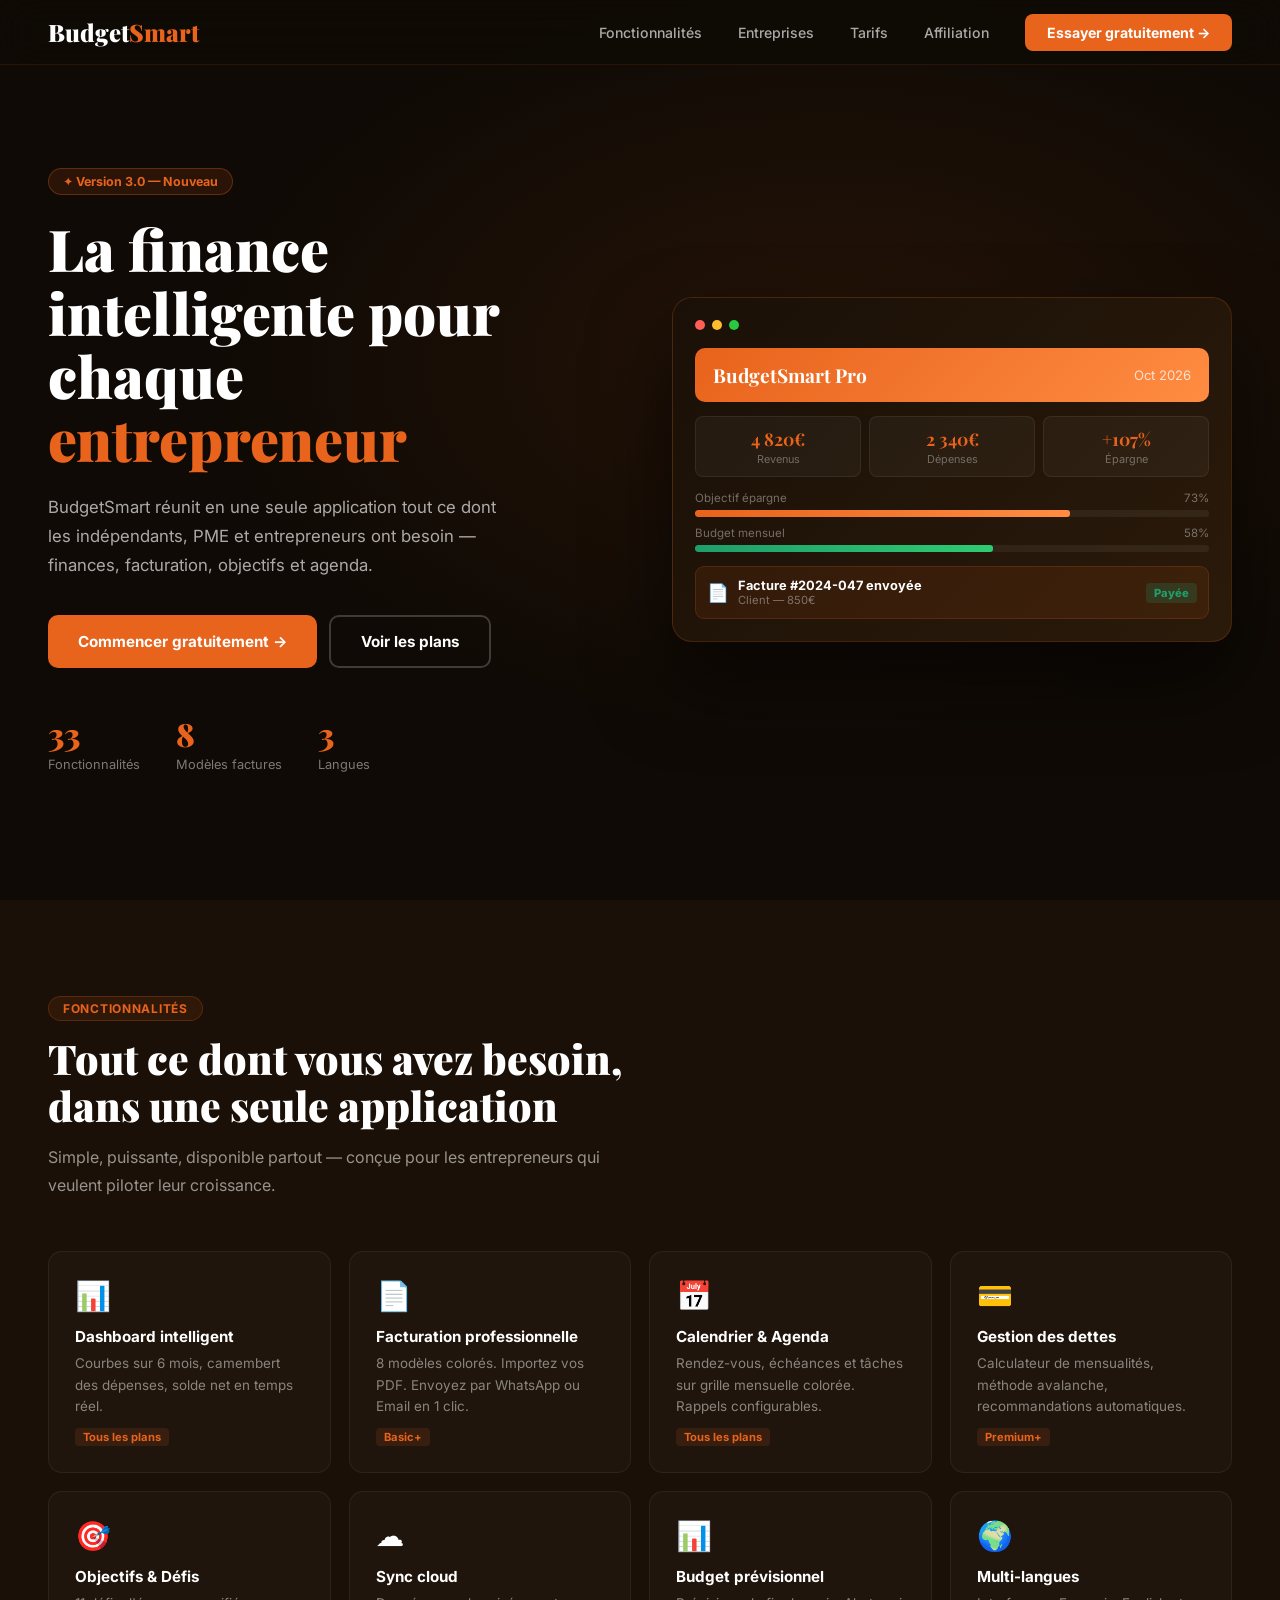
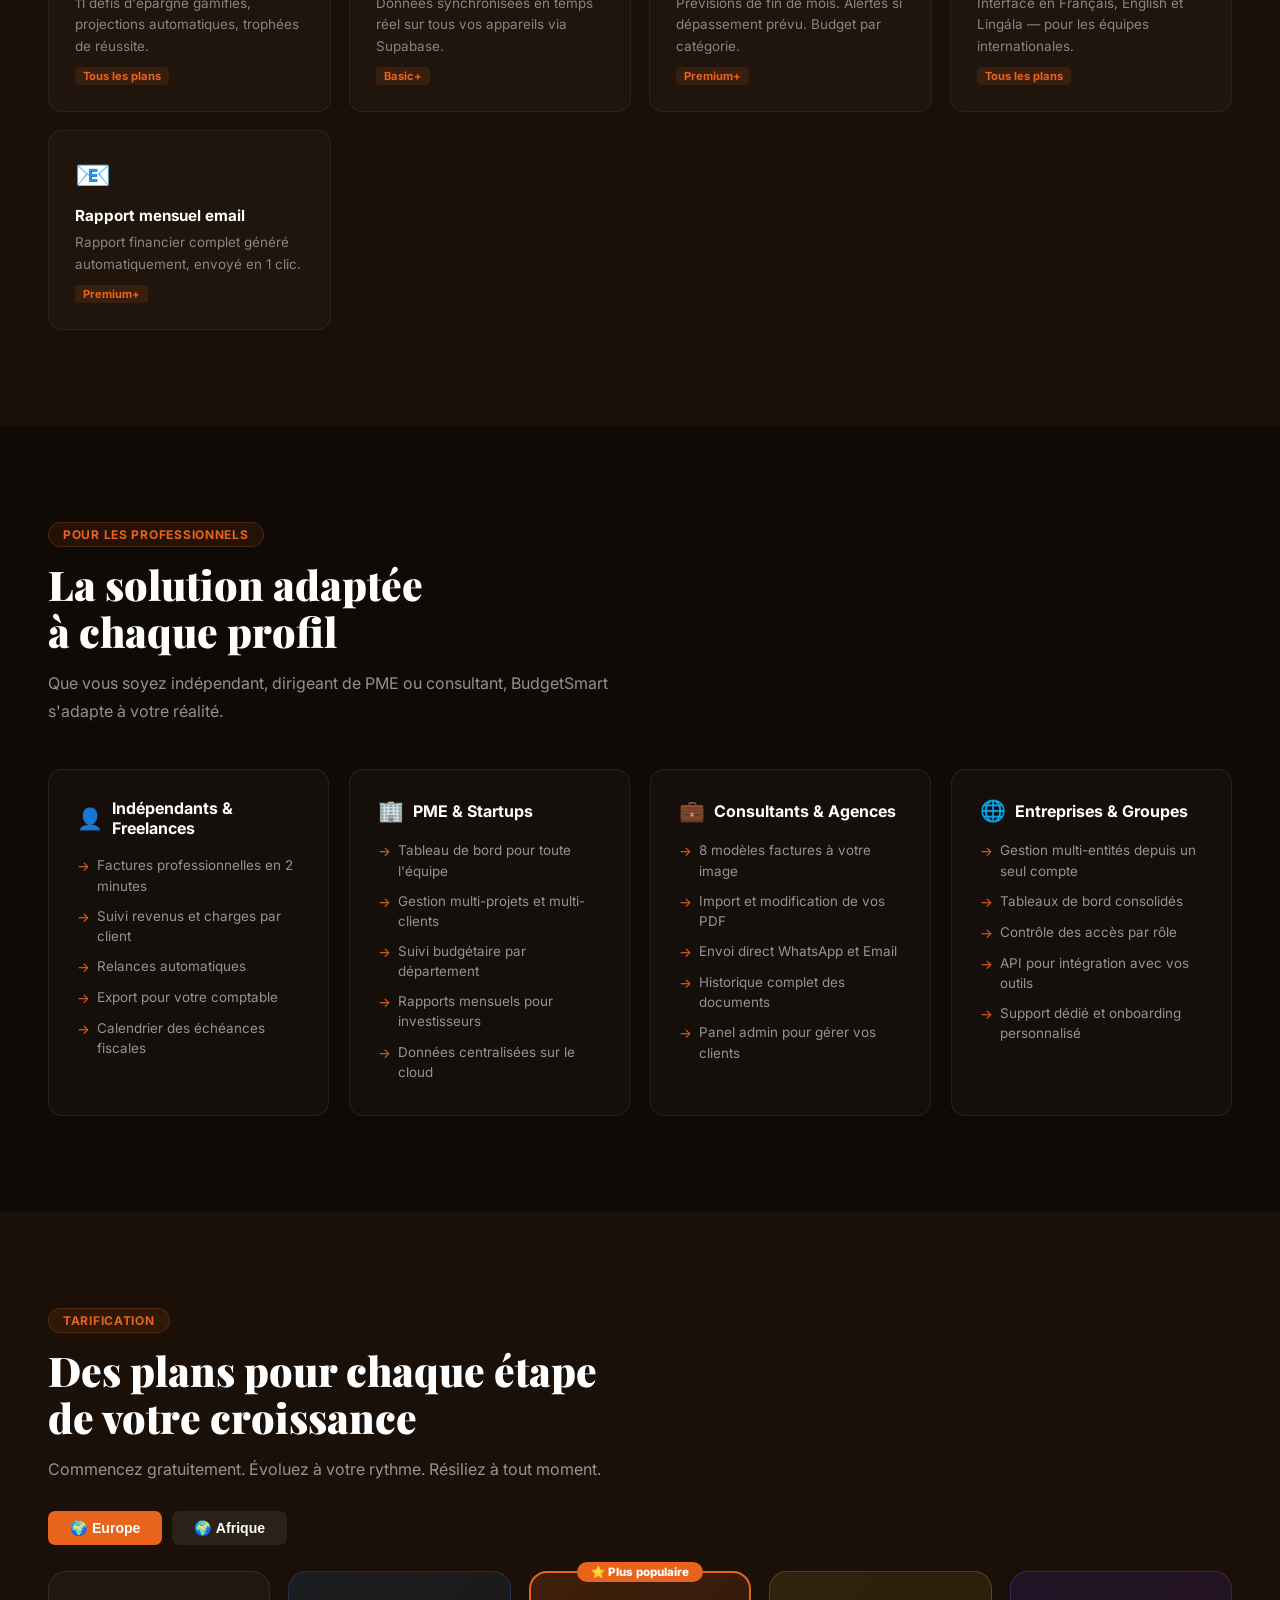
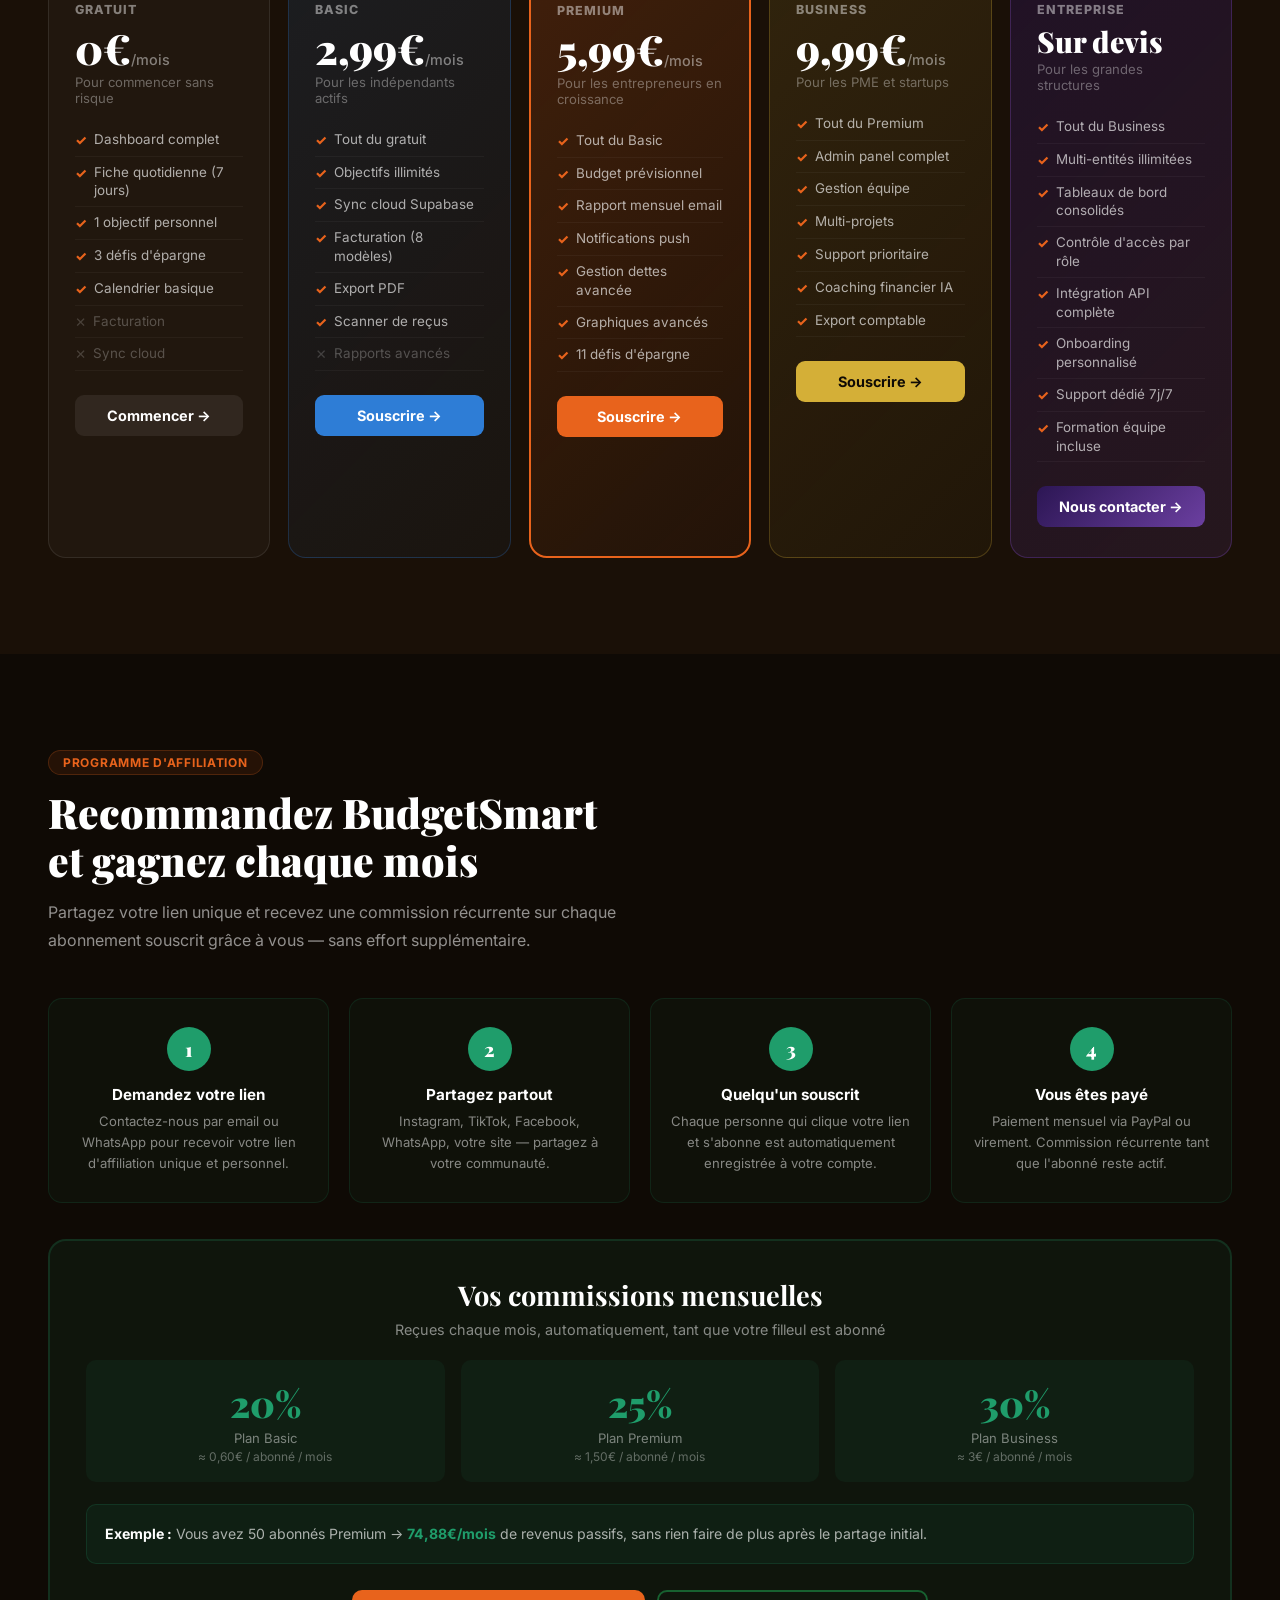
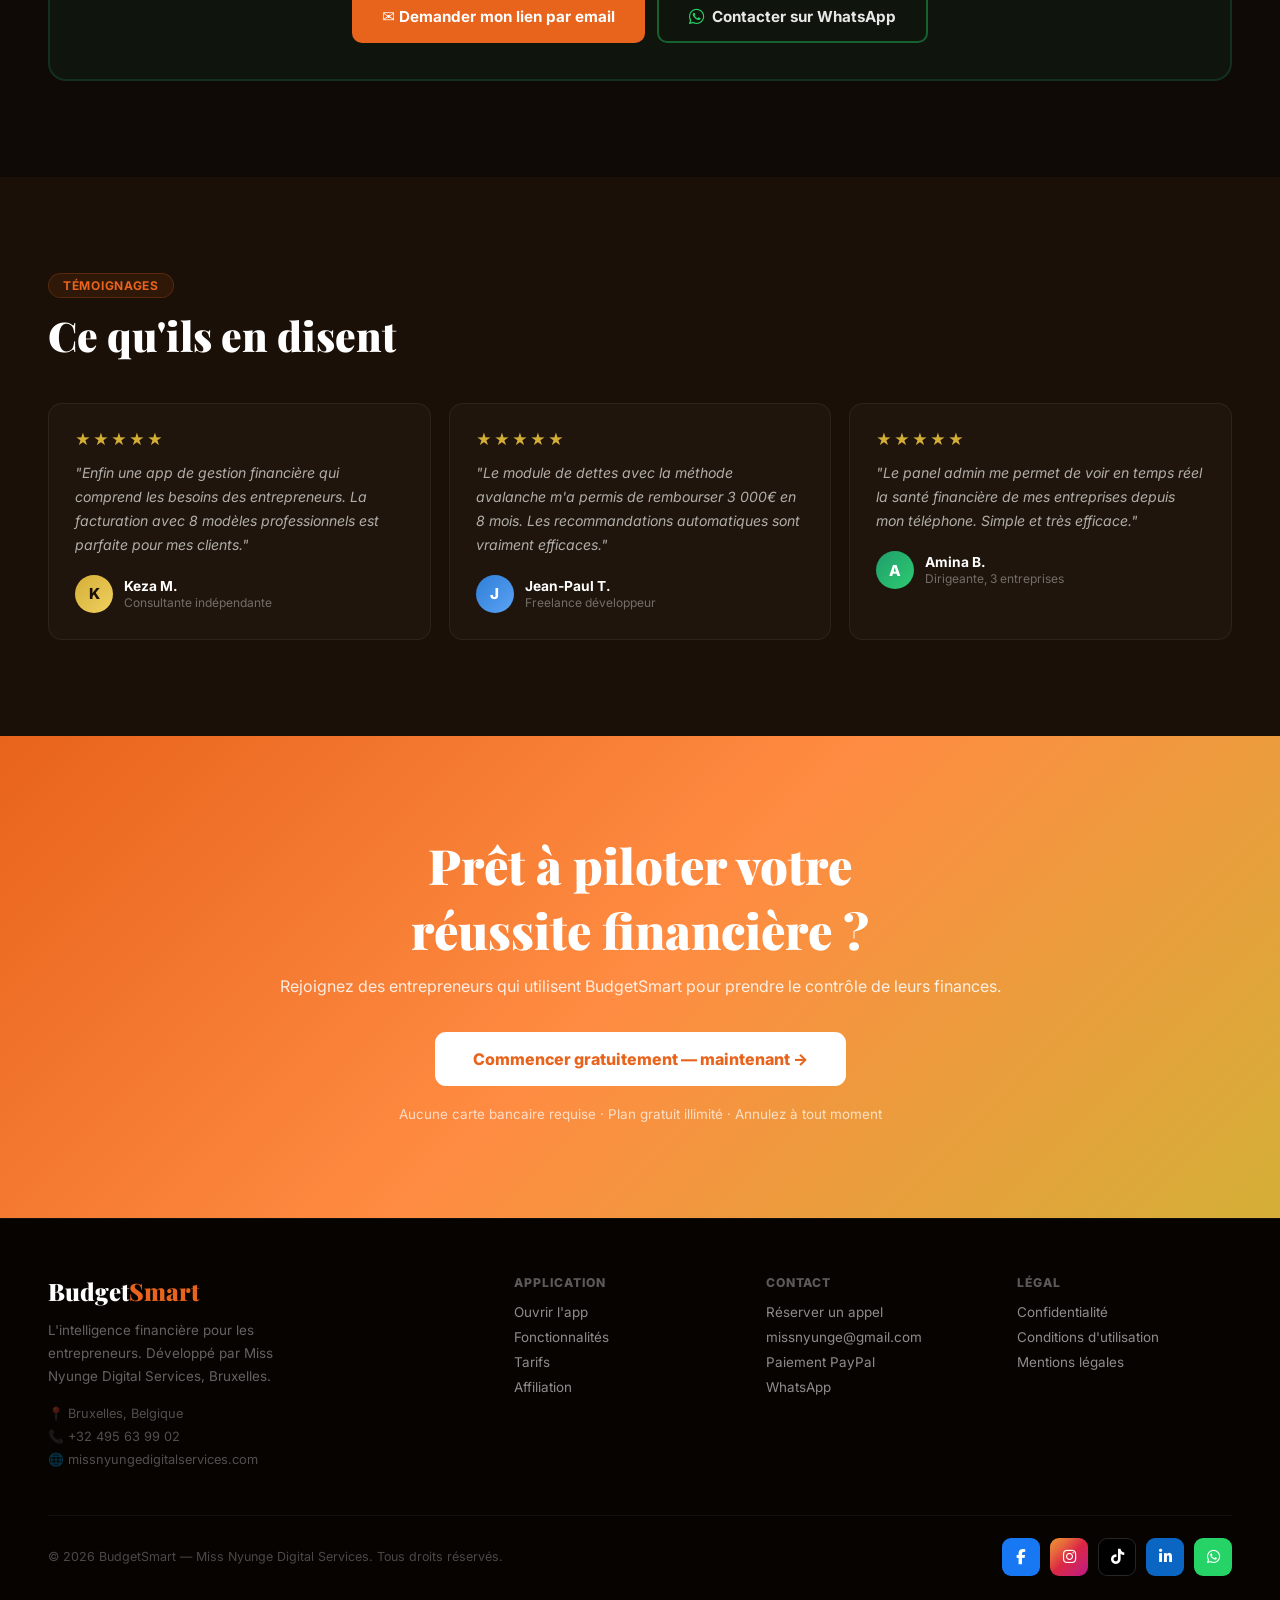
==== commit a1b5513a: "Rebuild landing page - fix social icons, affiliation, enterprise plan, remove Vercel" ====
--- a/landing.html
+++ b/landing.html
@@ -3,198 +3,166 @@
 <head>
 <meta charset="UTF-8"/>
 <meta name="viewport" content="width=device-width, initial-scale=1.0"/>
-<title>BudgetSmart v3 — L'intelligence financière pour tous</title>
+<title>BudgetSmart v3 — L'intelligence financière pour entrepreneurs</title>
 <link href="https://fonts.googleapis.com/css2?family=Playfair+Display:wght@700;900&family=Inter:wght@400;500;600;700;800&display=swap" rel="stylesheet"/>
+<link rel="stylesheet" href="https://cdnjs.cloudflare.com/ajax/libs/font-awesome/6.5.0/css/all.min.css"/>
 <style>
 :root {
-  --or: #E8631C;
-  --or2: #FF8C42;
-  --dk: #0F0A05;
-  --dk2: #1A1007;
-  --go: #D4AF37;
-  --go2: #F0D060;
-  --gr: #1F9D6B;
-  --bl: #2E7DD6;
-  --wh: #FFFFFF;
-  --cr: #FFF9F4;
-  --mu: #6B5F52;
-  --ft: 'Playfair Display', Georgia, serif;
-  --fs: 'Inter', system-ui, sans-serif;
+  --or:#E8631C; --or2:#FF8C42; --dk:#0F0A05; --dk2:#1A1007;
+  --go:#D4AF37; --gr:#1F9D6B; --bl:#2E7DD6; --re:#D6432E;
+  --wh:#FFFFFF; --mu:rgba(255,255,255,0.5);
+  --ft:'Playfair Display',Georgia,serif;
+  --fs:'Inter',system-ui,sans-serif;
 }
-*, *::before, *::after { box-sizing: border-box; margin: 0; padding: 0; }
-html { scroll-behavior: smooth; }
-body { font-family: var(--fs); background: var(--dk); color: var(--wh); overflow-x: hidden; }
-
-/* ── NAV ── */
-nav {
-  position: fixed; top: 0; left: 0; right: 0; z-index: 100;
-  display: flex; align-items: center; justify-content: space-between;
-  padding: 16px 40px;
-  background: rgba(15,10,5,0.85);
-  backdrop-filter: blur(16px);
-  border-bottom: 1px solid rgba(232,99,28,0.15);
-}
-.nav-logo { font-family: var(--ft); font-size: 1.5rem; font-weight: 900; color: var(--wh); }
-.nav-logo span { color: var(--or); }
-.nav-links { display: flex; gap: 32px; list-style: none; }
-.nav-links a { color: rgba(255,255,255,0.75); text-decoration: none; font-size: 0.9rem; font-weight: 500; transition: color 0.2s; }
-.nav-links a:hover { color: var(--or); }
-.nav-cta { background: var(--or); color: var(--wh) !important; padding: 10px 22px; border-radius: 8px; font-weight: 700 !important; }
-.nav-cta:hover { background: var(--or2) !important; color: var(--wh) !important; }
-@media(max-width:768px){ .nav-links { display: none; } nav { padding: 14px 20px; } }
-
-/* ── HERO ── */
-.hero {
-  min-height: 100vh; display: flex; align-items: center;
-  padding: 120px 40px 80px;
-  background: radial-gradient(ellipse 80% 60% at 60% 40%, rgba(232,99,28,0.12) 0%, transparent 70%),
-              radial-gradient(ellipse 50% 50% at 20% 80%, rgba(212,175,55,0.08) 0%, transparent 60%),
-              var(--dk);
-  position: relative; overflow: hidden;
-}
-.hero::before {
-  content: '';
-  position: absolute; top: 0; right: 0;
-  width: 60%; height: 100%;
-  background: linear-gradient(135deg, rgba(232,99,28,0.05) 0%, transparent 50%);
-  pointer-events: none;
-}
-.hero-inner { max-width: 1200px; margin: 0 auto; width: 100%; display: grid; grid-template-columns: 1fr 1fr; gap: 60px; align-items: center; }
-.hero-badge { display: inline-flex; align-items: center; gap: 8px; background: rgba(232,99,28,0.15); border: 1px solid rgba(232,99,28,0.3); border-radius: 20px; padding: 6px 16px; font-size: 0.82rem; font-weight: 700; color: var(--or); margin-bottom: 24px; }
-.hero h1 { font-family: var(--ft); font-size: clamp(2.8rem, 5vw, 4.2rem); font-weight: 900; line-height: 1.1; margin-bottom: 24px; }
-.hero h1 em { color: var(--or); font-style: normal; }
-.hero p { font-size: 1.1rem; color: rgba(255,255,255,0.7); line-height: 1.7; margin-bottom: 36px; max-width: 480px; }
-.hero-btns { display: flex; gap: 14px; flex-wrap: wrap; }
-.btn-primary { background: var(--or); color: var(--wh); padding: 16px 32px; border-radius: 10px; font-size: 1rem; font-weight: 700; text-decoration: none; transition: all 0.2s; display: inline-flex; align-items: center; gap: 8px; }
-.btn-primary:hover { background: var(--or2); transform: translateY(-2px); box-shadow: 0 8px 24px rgba(232,99,28,0.35); }
-.btn-outline { background: transparent; color: var(--wh); padding: 16px 32px; border-radius: 10px; font-size: 1rem; font-weight: 700; text-decoration: none; border: 2px solid rgba(255,255,255,0.25); transition: all 0.2s; display: inline-flex; align-items: center; gap: 8px; }
-.btn-outline:hover { border-color: var(--or); color: var(--or); }
-.hero-stats { display: flex; gap: 32px; margin-top: 48px; }
-.hero-stat span { display: block; font-family: var(--ft); font-size: 2.2rem; font-weight: 900; color: var(--or); }
-.hero-stat small { font-size: 0.82rem; color: rgba(255,255,255,0.5); margin-top: 2px; display: block; }
-.hero-visual { position: relative; }
-.hero-mockup { background: linear-gradient(135deg, #1A1007 0%, #2A1A0A 100%); border: 1px solid rgba(232,99,28,0.25); border-radius: 20px; padding: 24px; box-shadow: 0 40px 80px rgba(0,0,0,0.6), 0 0 0 1px rgba(232,99,28,0.1); }
-.mockup-bar { display: flex; align-items: center; gap: 8px; margin-bottom: 20px; }
-.mockup-dot { width: 10px; height: 10px; border-radius: 50%; }
-.mockup-header { background: linear-gradient(135deg, var(--or), var(--or2)); border-radius: 12px; padding: 16px 20px; margin-bottom: 16px; display: flex; justify-content: space-between; align-items: center; }
-.mockup-header h3 { font-family: var(--ft); font-size: 1.3rem; color: #fff; }
-.mockup-stat-row { display: grid; grid-template-columns: repeat(3, 1fr); gap: 10px; margin-bottom: 16px; }
-.mockup-stat { background: rgba(255,255,255,0.04); border: 1px solid rgba(255,255,255,0.08); border-radius: 10px; padding: 12px; text-align: center; }
-.mockup-stat .val { font-family: var(--ft); font-size: 1.2rem; font-weight: 700; color: var(--or); }
-.mockup-stat .lbl { font-size: 0.7rem; color: rgba(255,255,255,0.4); margin-top: 3px; }
-.mockup-bar2 { height: 8px; background: rgba(255,255,255,0.06); border-radius: 4px; overflow: hidden; margin-bottom: 8px; }
-.mockup-fill { height: 100%; border-radius: 4px; background: linear-gradient(90deg, var(--or), var(--or2)); }
-
-@media(max-width:900px){ .hero-inner { grid-template-columns: 1fr; } .hero-visual { display: none; } }
-
-/* ── SECTIONS ── */
-section { padding: 100px 40px; }
-.section-inner { max-width: 1200px; margin: 0 auto; }
-.section-badge { display: inline-block; background: rgba(232,99,28,0.12); border: 1px solid rgba(232,99,28,0.25); border-radius: 20px; padding: 5px 14px; font-size: 0.78rem; font-weight: 700; color: var(--or); text-transform: uppercase; letter-spacing: 0.06em; margin-bottom: 16px; }
-.section-title { font-family: var(--ft); font-size: clamp(2rem, 3.5vw, 3rem); font-weight: 900; line-height: 1.15; margin-bottom: 16px; }
-.section-sub { font-size: 1.05rem; color: rgba(255,255,255,0.6); line-height: 1.7; max-width: 600px; }
-
-/* ── FEATURES ── */
-.features-bg { background: var(--dk2); }
-.features-grid { display: grid; grid-template-columns: repeat(auto-fill, minmax(280px, 1fr)); gap: 20px; margin-top: 60px; }
-.feat-card { background: rgba(255,255,255,0.03); border: 1px solid rgba(255,255,255,0.07); border-radius: 16px; padding: 28px; transition: all 0.25s; position: relative; overflow: hidden; }
-.feat-card::before { content: ''; position: absolute; top: 0; left: 0; right: 0; height: 2px; background: linear-gradient(90deg, var(--or), transparent); opacity: 0; transition: opacity 0.2s; }
-.feat-card:hover { border-color: rgba(232,99,28,0.3); transform: translateY(-4px); box-shadow: 0 12px 32px rgba(0,0,0,0.3); }
-.feat-card:hover::before { opacity: 1; }
-.feat-icon { font-size: 2rem; margin-bottom: 16px; }
-.feat-card h3 { font-size: 1rem; font-weight: 700; color: var(--wh); margin-bottom: 8px; }
-.feat-card p { font-size: 0.88rem; color: rgba(255,255,255,0.5); line-height: 1.6; }
-.feat-tag { display: inline-block; background: rgba(232,99,28,0.15); color: var(--or); font-size: 0.72rem; font-weight: 700; padding: 2px 8px; border-radius: 4px; margin-top: 10px; }
-
-/* ── PLANS ── */
-.plans-grid { display: grid; grid-template-columns: repeat(auto-fit, minmax(240px, 1fr)); gap: 20px; margin-top: 60px; }
-.plan-card { border-radius: 20px; padding: 32px 28px; position: relative; transition: transform 0.2s; }
-.plan-card:hover { transform: translateY(-6px); }
-.plan-card.popular { border: 2px solid var(--or); }
-.plan-popular-badge { position: absolute; top: -12px; left: 50%; transform: translateX(-50%); background: var(--or); color: #fff; font-size: 0.75rem; font-weight: 800; padding: 4px 16px; border-radius: 20px; white-space: nowrap; }
-.plan-free { background: rgba(255,255,255,0.04); border: 1px solid rgba(255,255,255,0.1); }
-.plan-basic { background: linear-gradient(135deg, rgba(46,125,214,0.15), rgba(46,125,214,0.05)); border: 1px solid rgba(46,125,214,0.3); }
-.plan-premium { background: linear-gradient(135deg, rgba(232,99,28,0.2), rgba(232,99,28,0.05)); border: 2px solid var(--or); }
-.plan-business { background: linear-gradient(135deg, rgba(212,175,55,0.15), rgba(212,175,55,0.05)); border: 1px solid rgba(212,175,55,0.3); }
-.plan-name { font-size: 0.82rem; font-weight: 800; text-transform: uppercase; letter-spacing: 0.08em; color: rgba(255,255,255,0.5); margin-bottom: 12px; }
-.plan-price { font-family: var(--ft); font-size: 2.8rem; font-weight: 900; line-height: 1; }
-.plan-price span { font-family: var(--fs); font-size: 1rem; font-weight: 500; color: rgba(255,255,255,0.5); }
-.plan-africa { font-size: 0.85rem; color: rgba(255,255,255,0.4); margin: 6px 0 20px; }
-.plan-features { list-style: none; margin-bottom: 28px; }
-.plan-features li { font-size: 0.88rem; color: rgba(255,255,255,0.7); padding: 7px 0; border-bottom: 1px solid rgba(255,255,255,0.05); display: flex; align-items: center; gap: 8px; }
-.plan-features li::before { content: '✓'; color: var(--or); font-weight: 800; flex-shrink: 0; }
-.plan-features li.no::before { content: '✕'; color: rgba(255,255,255,0.2); }
-.plan-features li.no { color: rgba(255,255,255,0.3); }
-.plan-btn { display: block; text-align: center; padding: 13px; border-radius: 10px; font-weight: 700; font-size: 0.95rem; text-decoration: none; transition: all 0.2s; }
-.plan-btn-free { background: rgba(255,255,255,0.08); color: #fff; }
-.plan-btn-basic { background: var(--bl); color: #fff; }
-.plan-btn-premium { background: var(--or); color: #fff; }
-.plan-btn-business { background: var(--go); color: var(--dk); }
-
-/* ── AFFILIATION ── */
-.affil-bg { background: radial-gradient(ellipse 60% 60% at 50% 50%, rgba(31,157,107,0.08) 0%, transparent 70%), var(--dk); }
-.affil-steps { display: grid; grid-template-columns: repeat(auto-fit, minmax(220px, 1fr)); gap: 24px; margin-top: 50px; }
-.affil-step { text-align: center; padding: 32px 24px; background: rgba(31,157,107,0.06); border: 1px solid rgba(31,157,107,0.15); border-radius: 16px; }
-.affil-step-num { width: 48px; height: 48px; background: var(--gr); border-radius: 50%; display: flex; align-items: center; justify-content: center; font-family: var(--ft); font-size: 1.3rem; font-weight: 900; color: #fff; margin: 0 auto 16px; }
-.affil-step h3 { font-size: 1rem; font-weight: 700; margin-bottom: 8px; }
-.affil-step p { font-size: 0.85rem; color: rgba(255,255,255,0.55); line-height: 1.6; }
-.affil-commission { background: rgba(31,157,107,0.1); border: 2px solid rgba(31,157,107,0.25); border-radius: 20px; padding: 40px; text-align: center; margin-top: 40px; }
-.affil-commission h3 { font-family: var(--ft); font-size: 1.8rem; margin-bottom: 12px; }
-.commission-grid { display: grid; grid-template-columns: repeat(3,1fr); gap: 20px; margin-top: 24px; }
-.comm-item { background: rgba(31,157,107,0.08); border-radius: 12px; padding: 20px; }
-.comm-item .pct { font-family: var(--ft); font-size: 2.5rem; font-weight: 900; color: var(--gr); }
-.comm-item .plan { font-size: 0.85rem; color: rgba(255,255,255,0.5); margin-top: 4px; }
-
-/* ── ENTREPRISES ── */
-.enterprise-grid { display: grid; grid-template-columns: repeat(auto-fit, minmax(300px, 1fr)); gap: 24px; margin-top: 50px; }
-.ent-card { background: rgba(255,255,255,0.03); border: 1px solid rgba(255,255,255,0.08); border-radius: 16px; padding: 32px; }
-.ent-card h3 { font-size: 1.1rem; font-weight: 700; margin-bottom: 12px; display: flex; align-items: center; gap: 10px; }
-.ent-card ul { list-style: none; }
-.ent-card li { font-size: 0.88rem; color: rgba(255,255,255,0.6); padding: 6px 0; display: flex; align-items: flex-start; gap: 8px; line-height: 1.5; }
-.ent-card li::before { content: '→'; color: var(--or); flex-shrink: 0; margin-top: 1px; }
-
-/* ── VERCEL SETUP ── */
-.vercel-bg { background: var(--dk2); }
-.steps-list { margin-top: 50px; counter-reset: step; }
-.step-item { display: grid; grid-template-columns: 60px 1fr; gap: 24px; padding: 28px 0; border-bottom: 1px solid rgba(255,255,255,0.06); align-items: start; }
-.step-num { width: 52px; height: 52px; background: linear-gradient(135deg, var(--or), var(--or2)); border-radius: 12px; display: flex; align-items: center; justify-content: center; font-family: var(--ft); font-size: 1.4rem; font-weight: 900; color: #fff; flex-shrink: 0; }
-.step-content h3 { font-size: 1.05rem; font-weight: 700; margin-bottom: 8px; }
-.step-content p { font-size: 0.88rem; color: rgba(255,255,255,0.55); line-height: 1.6; }
-.step-content code { display: inline-block; background: rgba(232,99,28,0.12); border: 1px solid rgba(232,99,28,0.25); border-radius: 6px; padding: 2px 8px; font-size: 0.85rem; color: var(--or); font-family: monospace; margin: 4px 2px; }
-.step-content .code-block { background: rgba(0,0,0,0.4); border: 1px solid rgba(255,255,255,0.08); border-radius: 10px; padding: 14px 16px; margin-top: 10px; font-family: monospace; font-size: 0.82rem; color: rgba(255,255,255,0.8); line-height: 1.7; }
-
-/* ── TESTIMONIALS ── */
-.testi-grid { display: grid; grid-template-columns: repeat(auto-fit, minmax(280px, 1fr)); gap: 20px; margin-top: 50px; }
-.testi-card { background: rgba(255,255,255,0.03); border: 1px solid rgba(255,255,255,0.07); border-radius: 16px; padding: 28px; }
-.testi-stars { color: var(--go); font-size: 1rem; margin-bottom: 14px; letter-spacing: 2px; }
-.testi-text { font-size: 0.92rem; color: rgba(255,255,255,0.7); line-height: 1.7; margin-bottom: 20px; font-style: italic; }
-.testi-author { display: flex; align-items: center; gap: 12px; }
-.testi-avatar { width: 40px; height: 40px; border-radius: 50%; background: linear-gradient(135deg, var(--or), var(--or2)); display: flex; align-items: center; justify-content: center; font-weight: 800; font-size: 1rem; }
-.testi-name { font-size: 0.88rem; font-weight: 700; }
-.testi-role { font-size: 0.78rem; color: rgba(255,255,255,0.4); margin-top: 2px; }
-
-/* ── CTA ── */
-.cta-section { background: linear-gradient(135deg, var(--or) 0%, var(--or2) 50%, var(--go) 100%); text-align: center; padding: 100px 40px; }
-.cta-section h2 { font-family: var(--ft); font-size: clamp(2.2rem, 4vw, 3.5rem); font-weight: 900; color: #fff; margin-bottom: 16px; }
-.cta-section p { font-size: 1.1rem; color: rgba(255,255,255,0.85); margin-bottom: 40px; }
-.btn-cta-white { background: #fff; color: var(--or); padding: 18px 40px; border-radius: 12px; font-size: 1.1rem; font-weight: 800; text-decoration: none; display: inline-block; transition: all 0.2s; }
-.btn-cta-white:hover { transform: translateY(-3px); box-shadow: 0 12px 32px rgba(0,0,0,0.25); }
-
-/* ── FOOTER ── */
-footer { background: #070402; padding: 60px 40px 30px; border-top: 1px solid rgba(255,255,255,0.06); }
-.footer-grid { display: grid; grid-template-columns: 2fr 1fr 1fr 1fr; gap: 40px; max-width: 1200px; margin: 0 auto 48px; }
-.footer-brand p { font-size: 0.88rem; color: rgba(255,255,255,0.45); line-height: 1.7; margin-top: 14px; max-width: 280px; }
-.footer-col h4 { font-size: 0.82rem; font-weight: 800; text-transform: uppercase; letter-spacing: 0.08em; color: rgba(255,255,255,0.4); margin-bottom: 16px; }
-.footer-col a { display: block; font-size: 0.88rem; color: rgba(255,255,255,0.6); text-decoration: none; margin-bottom: 10px; transition: color 0.2s; }
-.footer-col a:hover { color: var(--or); }
-.footer-bottom { max-width: 1200px; margin: 0 auto; padding-top: 24px; border-top: 1px solid rgba(255,255,255,0.06); display: flex; justify-content: space-between; align-items: center; flex-wrap: wrap; gap: 12px; }
-.footer-bottom p { font-size: 0.82rem; color: rgba(255,255,255,0.3); }
-.footer-social { display: flex; gap: 14px; }
-.footer-social a { width: 36px; height: 36px; border-radius: 8px; background: rgba(255,255,255,0.06); display: flex; align-items: center; justify-content: center; font-size: 1rem; text-decoration: none; transition: background 0.2s; }
-.footer-social a:hover { background: var(--or); }
-
-@media(max-width:768px){ .footer-grid { grid-template-columns: 1fr 1fr; } section { padding: 70px 20px; } }
-@media(max-width:480px){ .footer-grid { grid-template-columns: 1fr; } .plans-grid { grid-template-columns: 1fr; } .hero-stats { flex-direction: column; gap: 16px; } }
+*,*::before,*::after{box-sizing:border-box;margin:0;padding:0;}
+html{scroll-behavior:smooth;}
+body{font-family:var(--fs);background:var(--dk);color:var(--wh);overflow-x:hidden;}
+
+/* NAV */
+nav{position:fixed;top:0;left:0;right:0;z-index:100;display:flex;align-items:center;justify-content:space-between;padding:16px 48px;background:rgba(15,10,5,0.9);backdrop-filter:blur(20px);border-bottom:1px solid rgba(232,99,28,0.12);}
+.nav-logo{font-family:var(--ft);font-size:1.5rem;font-weight:900;color:var(--wh);}
+.nav-logo span{color:var(--or);}
+.nav-links{display:flex;gap:36px;list-style:none;align-items:center;}
+.nav-links a{color:rgba(255,255,255,0.65);text-decoration:none;font-size:0.88rem;font-weight:500;transition:color .2s;}
+.nav-links a:hover{color:var(--or);}
+.nav-cta{background:var(--or)!important;color:#fff!important;padding:10px 22px;border-radius:8px;font-weight:700!important;}
+.nav-cta:hover{background:var(--or2)!important;transform:translateY(-1px);}
+@media(max-width:768px){.nav-links{display:none;}nav{padding:14px 20px;}}
+
+/* HERO */
+.hero{min-height:100vh;display:flex;align-items:center;padding:120px 48px 80px;background:radial-gradient(ellipse 70% 60% at 65% 40%,rgba(232,99,28,0.1) 0%,transparent 70%),var(--dk);}
+.hero-inner{max-width:1200px;margin:0 auto;width:100%;display:grid;grid-template-columns:1fr 1fr;gap:64px;align-items:center;}
+.hero-badge{display:inline-flex;align-items:center;gap:8px;background:rgba(232,99,28,0.12);border:1px solid rgba(232,99,28,0.3);border-radius:20px;padding:5px 14px;font-size:0.78rem;font-weight:700;color:var(--or);margin-bottom:22px;}
+.hero h1{font-family:var(--ft);font-size:clamp(2.6rem,4.5vw,3.8rem);font-weight:900;line-height:1.1;margin-bottom:22px;}
+.hero h1 em{color:var(--or);font-style:normal;}
+.hero p{font-size:1.05rem;color:rgba(255,255,255,0.65);line-height:1.75;margin-bottom:34px;max-width:460px;}
+.btn-p{background:var(--or);color:#fff;padding:15px 30px;border-radius:10px;font-size:.95rem;font-weight:700;text-decoration:none;display:inline-flex;align-items:center;gap:8px;transition:all .2s;}
+.btn-p:hover{background:var(--or2);transform:translateY(-2px);box-shadow:0 8px 24px rgba(232,99,28,.35);}
+.btn-o{background:transparent;color:#fff;padding:15px 30px;border-radius:10px;font-size:.95rem;font-weight:700;text-decoration:none;border:2px solid rgba(255,255,255,.2);transition:all .2s;display:inline-flex;align-items:center;gap:8px;}
+.btn-o:hover{border-color:var(--or);color:var(--or);}
+.hero-btns{display:flex;gap:12px;flex-wrap:wrap;margin-bottom:44px;}
+.hero-stats{display:flex;gap:36px;}
+.hero-stat span{display:block;font-family:var(--ft);font-size:2rem;font-weight:900;color:var(--or);}
+.hero-stat small{font-size:.8rem;color:rgba(255,255,255,.45);margin-top:2px;display:block;}
+
+/* MOCKUP */
+.hero-mockup{background:linear-gradient(135deg,#1A1007,#2A1A0A);border:1px solid rgba(232,99,28,.2);border-radius:20px;padding:22px;box-shadow:0 40px 80px rgba(0,0,0,.6);}
+.m-bar{display:flex;align-items:center;gap:7px;margin-bottom:18px;}
+.m-dot{width:10px;height:10px;border-radius:50%;}
+.m-head{background:linear-gradient(135deg,var(--or),var(--or2));border-radius:10px;padding:14px 18px;margin-bottom:14px;display:flex;justify-content:space-between;align-items:center;}
+.m-head h3{font-family:var(--ft);font-size:1.2rem;color:#fff;}
+.m-stats{display:grid;grid-template-columns:repeat(3,1fr);gap:8px;margin-bottom:14px;}
+.m-stat{background:rgba(255,255,255,.04);border:1px solid rgba(255,255,255,.07);border-radius:8px;padding:10px;text-align:center;}
+.m-stat .v{font-family:var(--ft);font-size:1.1rem;font-weight:700;color:var(--or);}
+.m-stat .l{font-size:.68rem;color:rgba(255,255,255,.35);margin-top:2px;}
+.m-bar2{height:7px;background:rgba(255,255,255,.06);border-radius:3px;overflow:hidden;margin-bottom:6px;}
+.m-fill{height:100%;border-radius:3px;background:linear-gradient(90deg,var(--or),var(--or2));}
+
+@media(max-width:900px){.hero-inner{grid-template-columns:1fr;}.hero-visual{display:none;}}
+
+/* SECTIONS */
+section{padding:96px 48px;}
+.sec{max-width:1200px;margin:0 auto;}
+.badge{display:inline-block;background:rgba(232,99,28,.1);border:1px solid rgba(232,99,28,.22);border-radius:20px;padding:4px 14px;font-size:.75rem;font-weight:700;color:var(--or);text-transform:uppercase;letter-spacing:.06em;margin-bottom:14px;}
+.sec-title{font-family:var(--ft);font-size:clamp(1.9rem,3.2vw,2.8rem);font-weight:900;line-height:1.15;margin-bottom:14px;}
+.sec-sub{font-size:1rem;color:rgba(255,255,255,.55);line-height:1.75;max-width:580px;}
+
+/* FEATURES */
+.feat-grid{display:grid;grid-template-columns:repeat(auto-fill,minmax(270px,1fr));gap:18px;margin-top:52px;}
+.feat{background:rgba(255,255,255,.025);border:1px solid rgba(255,255,255,.06);border-radius:14px;padding:26px;transition:all .22s;position:relative;overflow:hidden;}
+.feat::before{content:'';position:absolute;top:0;left:0;right:0;height:2px;background:linear-gradient(90deg,var(--or),transparent);opacity:0;transition:opacity .2s;}
+.feat:hover{border-color:rgba(232,99,28,.28);transform:translateY(-3px);box-shadow:0 10px 28px rgba(0,0,0,.3);}
+.feat:hover::before{opacity:1;}
+.feat-ico{font-size:1.8rem;margin-bottom:14px;}
+.feat h3{font-size:.95rem;font-weight:700;margin-bottom:7px;}
+.feat p{font-size:.84rem;color:rgba(255,255,255,.48);line-height:1.6;}
+.feat-tag{display:inline-block;background:rgba(232,99,28,.12);color:var(--or);font-size:.7rem;font-weight:700;padding:2px 8px;border-radius:4px;margin-top:10px;}
+
+/* PLANS */
+.plans-grid{display:grid;grid-template-columns:repeat(auto-fit,minmax(220px,1fr));gap:18px;margin-top:52px;}
+.plan{border-radius:18px;padding:30px 26px;position:relative;transition:transform .2s;}
+.plan:hover{transform:translateY(-5px);}
+.plan.pop{border:2px solid var(--or);}
+.pop-badge{position:absolute;top:-11px;left:50%;transform:translateX(-50%);background:var(--or);color:#fff;font-size:.72rem;font-weight:800;padding:3px 14px;border-radius:20px;white-space:nowrap;}
+.p-free{background:rgba(255,255,255,.03);border:1px solid rgba(255,255,255,.09);}
+.p-basic{background:linear-gradient(135deg,rgba(46,125,214,.12),rgba(46,125,214,.04));border:1px solid rgba(46,125,214,.25);}
+.p-premium{background:linear-gradient(135deg,rgba(232,99,28,.18),rgba(232,99,28,.04));border:2px solid var(--or);}
+.p-business{background:linear-gradient(135deg,rgba(212,175,55,.12),rgba(212,175,55,.04));border:1px solid rgba(212,175,55,.25);}
+.p-enterprise{background:linear-gradient(135deg,rgba(44,22,84,.4),rgba(107,63,160,.15));border:1px solid rgba(107,63,160,.4);}
+.p-name{font-size:.78rem;font-weight:800;text-transform:uppercase;letter-spacing:.08em;color:rgba(255,255,255,.45);margin-bottom:10px;}
+.p-price{font-family:var(--ft);font-size:2.6rem;font-weight:900;line-height:1;}
+.p-price span{font-family:var(--fs);font-size:.9rem;font-weight:500;color:rgba(255,255,255,.45);}
+.p-sub{font-size:.82rem;color:rgba(255,255,255,.35);margin:5px 0 18px;}
+.p-feats{list-style:none;margin-bottom:24px;}
+.p-feats li{font-size:.84rem;color:rgba(255,255,255,.65);padding:6px 0;border-bottom:1px solid rgba(255,255,255,.04);display:flex;align-items:flex-start;gap:7px;line-height:1.4;}
+.p-feats li::before{content:'✓';color:var(--or);font-weight:800;flex-shrink:0;margin-top:1px;}
+.p-feats li.no::before{content:'✕';color:rgba(255,255,255,.18);}
+.p-feats li.no{color:rgba(255,255,255,.25);}
+.p-btn{display:block;text-align:center;padding:12px;border-radius:9px;font-weight:700;font-size:.9rem;text-decoration:none;transition:all .2s;cursor:pointer;border:none;}
+.pb-free{background:rgba(255,255,255,.07);color:#fff;}
+.pb-free:hover{background:rgba(255,255,255,.12);}
+.pb-basic{background:var(--bl);color:#fff;}
+.pb-premium{background:var(--or);color:#fff;}
+.pb-business{background:var(--go);color:#0F0A05;}
+.pb-enterprise{background:linear-gradient(135deg,#2C1654,#6B3FA0);color:#fff;}
+
+/* AFFILIATION */
+.affil-steps{display:grid;grid-template-columns:repeat(auto-fit,minmax(210px,1fr));gap:20px;margin-top:44px;}
+.aff-step{text-align:center;padding:28px 20px;background:rgba(31,157,107,.05);border:1px solid rgba(31,157,107,.14);border-radius:14px;}
+.aff-num{width:44px;height:44px;background:var(--gr);border-radius:50%;display:flex;align-items:center;justify-content:center;font-family:var(--ft);font-size:1.2rem;font-weight:900;color:#fff;margin:0 auto 14px;}
+.aff-step h3{font-size:.95rem;font-weight:700;margin-bottom:7px;}
+.aff-step p{font-size:.82rem;color:rgba(255,255,255,.5);line-height:1.6;}
+.comm-box{background:rgba(31,157,107,.08);border:2px solid rgba(31,157,107,.2);border-radius:18px;padding:36px;margin-top:36px;}
+.comm-grid{display:grid;grid-template-columns:repeat(3,1fr);gap:16px;margin-top:22px;}
+.comm{background:rgba(31,157,107,.08);border-radius:10px;padding:18px;text-align:center;}
+.comm .pct{font-family:var(--ft);font-size:2.3rem;font-weight:900;color:var(--gr);}
+.comm .pl{font-size:.82rem;color:rgba(255,255,255,.45);margin-top:3px;}
+
+/* ENTREPRISE */
+.ent-grid{display:grid;grid-template-columns:repeat(auto-fit,minmax(280px,1fr));gap:20px;margin-top:44px;}
+.ent{background:rgba(255,255,255,.025);border:1px solid rgba(255,255,255,.07);border-radius:14px;padding:28px;}
+.ent h3{font-size:1rem;font-weight:700;margin-bottom:12px;display:flex;align-items:center;gap:9px;}
+.ent ul{list-style:none;}
+.ent li{font-size:.84rem;color:rgba(255,255,255,.55);padding:5px 0;display:flex;align-items:flex-start;gap:7px;line-height:1.5;}
+.ent li::before{content:'→';color:var(--or);flex-shrink:0;margin-top:1px;}
+
+/* TEMOIGNAGES */
+.testi-grid{display:grid;grid-template-columns:repeat(auto-fit,minmax(270px,1fr));gap:18px;margin-top:44px;}
+.testi{background:rgba(255,255,255,.025);border:1px solid rgba(255,255,255,.06);border-radius:14px;padding:26px;}
+.t-stars{color:var(--go);font-size:.95rem;letter-spacing:2px;margin-bottom:12px;}
+.t-text{font-size:.88rem;color:rgba(255,255,255,.65);line-height:1.7;margin-bottom:18px;font-style:italic;}
+.t-auth{display:flex;align-items:center;gap:11px;}
+.t-av{width:38px;height:38px;border-radius:50%;display:flex;align-items:center;justify-content:center;font-weight:800;font-size:.95rem;flex-shrink:0;}
+.t-name{font-size:.86rem;font-weight:700;}
+.t-role{font-size:.75rem;color:rgba(255,255,255,.38);margin-top:1px;}
+
+/* CTA */
+.cta-sec{background:linear-gradient(135deg,var(--or),var(--or2) 50%,var(--go));text-align:center;padding:96px 48px;}
+.cta-sec h2{font-family:var(--ft);font-size:clamp(2rem,3.8vw,3.2rem);font-weight:900;color:#fff;margin-bottom:14px;}
+.cta-sec p{font-size:1rem;color:rgba(255,255,255,.85);margin-bottom:36px;}
+.btn-white{background:#fff;color:var(--or);padding:17px 38px;border-radius:11px;font-size:1rem;font-weight:800;text-decoration:none;display:inline-block;transition:all .2s;}
+.btn-white:hover{transform:translateY(-3px);box-shadow:0 12px 32px rgba(0,0,0,.2);}
+
+/* FOOTER */
+footer{background:#060300;padding:56px 48px 28px;border-top:1px solid rgba(255,255,255,.05);}
+.ft-grid{display:grid;grid-template-columns:2fr 1fr 1fr 1fr;gap:36px;max-width:1200px;margin:0 auto 44px;}
+.ft-brand p{font-size:.84rem;color:rgba(255,255,255,.38);line-height:1.7;margin-top:12px;max-width:260px;}
+.ft-col h4{font-size:.76rem;font-weight:800;text-transform:uppercase;letter-spacing:.08em;color:rgba(255,255,255,.35);margin-bottom:14px;}
+.ft-col a{display:block;font-size:.84rem;color:rgba(255,255,255,.55);text-decoration:none;margin-bottom:9px;transition:color .2s;}
+.ft-col a:hover{color:var(--or);}
+.ft-bottom{max-width:1200px;margin:0 auto;padding-top:22px;border-top:1px solid rgba(255,255,255,.05);display:flex;justify-content:space-between;align-items:center;flex-wrap:wrap;gap:12px;}
+.ft-bottom p{font-size:.78rem;color:rgba(255,255,255,.28);}
+.ft-social{display:flex;gap:10px;}
+.ft-social a{width:38px;height:38px;border-radius:9px;display:flex;align-items:center;justify-content:center;text-decoration:none;transition:all .2s;font-size:.95rem;}
+.ft-social a:hover{transform:translateY(-2px);}
+.ft-fb{background:#1877F2;color:#fff;}
+.ft-ig{background:linear-gradient(135deg,#f09433,#e6683c,#dc2743,#cc2366,#bc1888);color:#fff;}
+.ft-tk{background:#000;border:1px solid rgba(255,255,255,.15);color:#fff;}
+.ft-li{background:#0A66C2;color:#fff;}
+.ft-wa{background:#25D366;color:#fff;}
+
+@media(max-width:768px){.ft-grid{grid-template-columns:1fr 1fr;}section{padding:64px 20px;}.comm-grid{grid-template-columns:1fr;}}
+@media(max-width:480px){.ft-grid{grid-template-columns:1fr;}.plans-grid{grid-template-columns:1fr;}.hero-stats{flex-direction:column;gap:14px;}}
 </style>
 </head>
 <body>
@@ -207,7 +175,6 @@
     <li><a href="#enterprise">Entreprises</a></li>
     <li><a href="#pricing">Tarifs</a></li>
     <li><a href="#affiliation">Affiliation</a></li>
-    <li><a href="#deploy">Déploiement</a></li>
     <li><a href="https://misswaxbeautycare.github.io/budgetsmart-app-v2/" class="nav-cta">Essayer gratuitement →</a></li>
   </ul>
 </nav>
@@ -216,12 +183,12 @@
 <section class="hero">
   <div class="hero-inner">
     <div>
-      <div class="hero-badge">🚀 Version 3.0 — Nouveau</div>
-      <h1>L'intelligence financière pour <em>chaque entrepreneur</em></h1>
-      <p>BudgetSmart réunit en une seule app tout ce dont les indépendants, PME et entrepreneurs africains ont besoin — finances, facturation, objectifs et agenda.</p>
+      <div class="hero-badge">✦ Version 3.0 — Nouveau</div>
+      <h1>La finance intelligente pour chaque <em>entrepreneur</em></h1>
+      <p>BudgetSmart réunit en une seule application tout ce dont les indépendants, PME et entrepreneurs ont besoin — finances, facturation, objectifs et agenda.</p>
       <div class="hero-btns">
-        <a href="https://misswaxbeautycare.github.io/budgetsmart-app-v2/" class="btn-primary">Commencer gratuitement →</a>
-        <a href="#pricing" class="btn-outline">Voir les plans</a>
+        <a href="https://misswaxbeautycare.github.io/budgetsmart-app-v2/" class="btn-p">Commencer gratuitement →</a>
+        <a href="#pricing" class="btn-o">Voir les plans</a>
       </div>
       <div class="hero-stats">
         <div class="hero-stat"><span>33</span><small>Fonctionnalités</small></div>
@@ -231,32 +198,30 @@
     </div>
     <div class="hero-visual">
       <div class="hero-mockup">
-        <div class="mockup-bar">
-          <div class="mockup-dot" style="background:#FF5F57"></div>
-          <div class="mockup-dot" style="background:#FEBC2E"></div>
-          <div class="mockup-dot" style="background:#28C840"></div>
-        </div>
-        <div class="mockup-header">
+        <div class="m-bar">
+          <div class="m-dot" style="background:#FF5F57"></div>
+          <div class="m-dot" style="background:#FEBC2E"></div>
+          <div class="m-dot" style="background:#28C840"></div>
+        </div>
+        <div class="m-head">
           <h3>BudgetSmart Pro</h3>
-          <span style="color:rgba(255,255,255,0.8);font-size:0.85rem">Octobre 2026</span>
-        </div>
-        <div class="mockup-stat-row">
-          <div class="mockup-stat"><div class="val">4 820€</div><div class="lbl">Revenus</div></div>
-          <div class="mockup-stat"><div class="val">2 340€</div><div class="lbl">Dépenses</div></div>
-          <div class="mockup-stat"><div class="val">+107%</div><div class="lbl">Épargne</div></div>
-        </div>
-        <div style="margin-top:8px">
-          <div style="display:flex;justify-content:space-between;font-size:0.75rem;color:rgba(255,255,255,0.4);margin-bottom:6px"><span>Objectif épargne</span><span>73%</span></div>
-          <div class="mockup-bar2"><div class="mockup-fill" style="width:73%"></div></div>
-          <div style="display:flex;justify-content:space-between;font-size:0.75rem;color:rgba(255,255,255,0.4);margin-bottom:6px;margin-top:10px"><span>Budget mensuel</span><span>58%</span></div>
-          <div class="mockup-bar2"><div class="mockup-fill" style="width:58%;background:linear-gradient(90deg,#1F9D6B,#2ECC71)"></div></div>
-          <div style="display:flex;justify-content:space-between;font-size:0.75rem;color:rgba(255,255,255,0.4);margin-bottom:6px;margin-top:10px"><span>Remboursement dette</span><span>41%</span></div>
-          <div class="mockup-bar2"><div class="mockup-fill" style="width:41%;background:linear-gradient(90deg,#D4AF37,#F0D060)"></div></div>
-        </div>
-        <div style="margin-top:16px;background:rgba(232,99,28,0.1);border:1px solid rgba(232,99,28,0.2);border-radius:10px;padding:12px;display:flex;align-items:center;gap:10px">
-          <span style="font-size:1.2rem">📄</span>
-          <div><div style="font-size:0.82rem;font-weight:700;color:#fff">Facture #2024-047 envoyée</div><div style="font-size:0.72rem;color:rgba(255,255,255,0.4)">Client Ferma Beauté — 850€</div></div>
-          <div style="margin-left:auto;background:rgba(31,157,107,0.2);color:#1F9D6B;font-size:0.72rem;font-weight:800;padding:3px 8px;border-radius:4px">Payée</div>
+          <span style="color:rgba(255,255,255,.75);font-size:.82rem">Oct 2026</span>
+        </div>
+        <div class="m-stats">
+          <div class="m-stat"><div class="v">4 820€</div><div class="l">Revenus</div></div>
+          <div class="m-stat"><div class="v">2 340€</div><div class="l">Dépenses</div></div>
+          <div class="m-stat"><div class="v">+107%</div><div class="l">Épargne</div></div>
+        </div>
+        <div style="margin-top:6px">
+          <div style="display:flex;justify-content:space-between;font-size:.72rem;color:rgba(255,255,255,.38);margin-bottom:5px"><span>Objectif épargne</span><span>73%</span></div>
+          <div class="m-bar2"><div class="m-fill" style="width:73%"></div></div>
+          <div style="display:flex;justify-content:space-between;font-size:.72rem;color:rgba(255,255,255,.38);margin-bottom:5px;margin-top:9px"><span>Budget mensuel</span><span>58%</span></div>
+          <div class="m-bar2"><div class="m-fill" style="width:58%;background:linear-gradient(90deg,#1F9D6B,#2ECC71)"></div></div>
+        </div>
+        <div style="margin-top:14px;background:rgba(232,99,28,.1);border:1px solid rgba(232,99,28,.18);border-radius:9px;padding:11px;display:flex;align-items:center;gap:9px">
+          <span style="font-size:1.1rem">📄</span>
+          <div><div style="font-size:.8rem;font-weight:700;color:#fff">Facture #2024-047 envoyée</div><div style="font-size:.7rem;color:rgba(255,255,255,.38)">Client — 850€</div></div>
+          <div style="margin-left:auto;background:rgba(31,157,107,.2);color:#1F9D6B;font-size:.7rem;font-weight:800;padding:3px 8px;border-radius:4px">Payée</div>
         </div>
       </div>
     </div>
@@ -264,137 +229,94 @@
 </section>
 
 <!-- FEATURES -->
-<section class="features-bg" id="features">
-  <div class="section-inner">
-    <div class="section-badge">Fonctionnalités</div>
-    <h2 class="section-title">Tout ce dont vous avez besoin,<br/>dans une seule application</h2>
-    <p class="section-sub">Conçue pour les entrepreneurs francophones d'Afrique et d'Europe — simple, puissante, disponible partout.</p>
-    <div class="features-grid">
-      <div class="feat-card">
-        <div class="feat-icon">📊</div>
-        <h3>Dashboard intelligent</h3>
-        <p>Courbes d'évolution sur 6 mois, camembert des dépenses, solde net en temps réel. Visualisez votre santé financière d'un coup d'œil.</p>
-        <div class="feat-tag">Tous les plans</div>
-      </div>
-      <div class="feat-card">
-        <div class="feat-icon">📄</div>
-        <h3>Facturation professionnelle</h3>
-        <p>8 modèles colorés (Moderne, Corporate, Élégant, Gold, Afrique…). Importez vos PDF existants. Envoyez par WhatsApp ou Email en 1 clic.</p>
-        <div class="feat-tag">Basic+</div>
-      </div>
-      <div class="feat-card">
-        <div class="feat-icon">📅</div>
-        <h3>Calendrier & Agenda</h3>
-        <p>Visualisez tous vos rendez-vous, échéances et tâches sur une grille mensuelle colorée. Rappels automatiques configurables.</p>
-        <div class="feat-tag">Tous les plans</div>
-      </div>
-      <div class="feat-card">
-        <div class="feat-icon">💳</div>
-        <h3>Gestion des dettes</h3>
-        <p>Calculateur de mensualités, méthode avalanche, recommandations automatiques pour rembourser plus vite avec moins d'intérêts.</p>
-        <div class="feat-tag">Premium+</div>
-      </div>
-      <div class="feat-card">
-        <div class="feat-icon">🎯</div>
-        <h3>Objectifs & Défis d'épargne</h3>
-        <p>11 défis d'épargne gamifiés, projections automatiques, trophées de réussite. Atteignez vos objectifs financiers avec motivation.</p>
-        <div class="feat-tag">Tous les plans</div>
-      </div>
-      <div class="feat-card">
-        <div class="feat-icon">☁️</div>
-        <h3>Sync cloud Supabase</h3>
-        <p>Vos données synchronisées en temps réel sur tous vos appareils. Accédez à votre tableau de bord depuis votre téléphone ou ordinateur.</p>
-        <div class="feat-tag">Basic+</div>
-      </div>
-      <div class="feat-card">
-        <div class="feat-icon">📊</div>
-        <h3>Budget prévisionnel</h3>
-        <p>Prévisions de fin de mois basées sur votre rythme actuel. Alertes intelligentes si dépassement prévu. Budget par catégorie configurable.</p>
-        <div class="feat-tag">Premium+</div>
-      </div>
-      <div class="feat-card">
-        <div class="feat-icon">🌍</div>
-        <h3>Multi-langues</h3>
-        <p>Interface disponible en Français, English et Lingála. Parfait pour la diaspora africaine et les équipes internationales.</p>
-        <div class="feat-tag">Tous les plans</div>
-      </div>
-      <div class="feat-card">
-        <div class="feat-icon">📧</div>
-        <h3>Rapport mensuel email</h3>
-        <p>Rapport financier complet généré automatiquement — revenus, dépenses, objectifs, transactions. Envoyé en 1 clic.</p>
-        <div class="feat-tag">Premium+</div>
-      </div>
+<section style="background:var(--dk2)" id="features">
+  <div class="sec">
+    <div class="badge">Fonctionnalités</div>
+    <h2 class="sec-title">Tout ce dont vous avez besoin,<br/>dans une seule application</h2>
+    <p class="sec-sub">Simple, puissante, disponible partout — conçue pour les entrepreneurs qui veulent piloter leur croissance.</p>
+    <div class="feat-grid">
+      <div class="feat"><div class="feat-ico">📊</div><h3>Dashboard intelligent</h3><p>Courbes sur 6 mois, camembert des dépenses, solde net en temps réel.</p><div class="feat-tag">Tous les plans</div></div>
+      <div class="feat"><div class="feat-ico">📄</div><h3>Facturation professionnelle</h3><p>8 modèles colorés. Importez vos PDF. Envoyez par WhatsApp ou Email en 1 clic.</p><div class="feat-tag">Basic+</div></div>
+      <div class="feat"><div class="feat-ico">📅</div><h3>Calendrier & Agenda</h3><p>Rendez-vous, échéances et tâches sur grille mensuelle colorée. Rappels configurables.</p><div class="feat-tag">Tous les plans</div></div>
+      <div class="feat"><div class="feat-ico">💳</div><h3>Gestion des dettes</h3><p>Calculateur de mensualités, méthode avalanche, recommandations automatiques.</p><div class="feat-tag">Premium+</div></div>
+      <div class="feat"><div class="feat-ico">🎯</div><h3>Objectifs & Défis</h3><p>11 défis d'épargne gamifiés, projections automatiques, trophées de réussite.</p><div class="feat-tag">Tous les plans</div></div>
+      <div class="feat"><div class="feat-ico">☁️</div><h3>Sync cloud</h3><p>Données synchronisées en temps réel sur tous vos appareils via Supabase.</p><div class="feat-tag">Basic+</div></div>
+      <div class="feat"><div class="feat-ico">📊</div><h3>Budget prévisionnel</h3><p>Prévisions de fin de mois. Alertes si dépassement prévu. Budget par catégorie.</p><div class="feat-tag">Premium+</div></div>
+      <div class="feat"><div class="feat-ico">🌍</div><h3>Multi-langues</h3><p>Interface en Français, English et Lingála — pour les équipes internationales.</p><div class="feat-tag">Tous les plans</div></div>
+      <div class="feat"><div class="feat-ico">📧</div><h3>Rapport mensuel email</h3><p>Rapport financier complet généré automatiquement, envoyé en 1 clic.</p><div class="feat-tag">Premium+</div></div>
     </div>
   </div>
 </section>
 
-<!-- ENTERPRISE -->
+<!-- ENTREPRISES -->
 <section id="enterprise">
-  <div class="section-inner">
-    <div class="section-badge">Pour les entreprises</div>
-    <h2 class="section-title">Pourquoi les entreprises<br/>choisissent BudgetSmart</h2>
-    <p class="section-sub">Indépendants, TPE, PME — nous avons les outils adaptés à chaque structure pour piloter la croissance.</p>
-    <div class="enterprise-grid">
-      <div class="ent-card">
-        <h3><span style="font-size:1.4rem">👤</span> Indépendants & Freelances</h3>
+  <div class="sec">
+    <div class="badge">Pour les professionnels</div>
+    <h2 class="sec-title">La solution adaptée<br/>à chaque profil</h2>
+    <p class="sec-sub">Que vous soyez indépendant, dirigeant de PME ou consultant, BudgetSmart s'adapte à votre réalité.</p>
+    <div class="ent-grid">
+      <div class="ent">
+        <h3><span style="font-size:1.3rem">👤</span> Indépendants & Freelances</h3>
         <ul>
-          <li>Créez et envoyez des factures professionnelles en 2 minutes</li>
-          <li>Suivez vos revenus et charges par projet client</li>
-          <li>Gérez vos devis et relances automatiquement</li>
-          <li>Export des données pour votre comptable</li>
-          <li>Calendrier des échéances TVA et obligations fiscales</li>
-        </ul>
-      </div>
-      <div class="ent-card">
-        <h3><span style="font-size:1.4rem">🏢</span> PME & Startups</h3>
+          <li>Factures professionnelles en 2 minutes</li>
+          <li>Suivi revenus et charges par client</li>
+          <li>Relances automatiques</li>
+          <li>Export pour votre comptable</li>
+          <li>Calendrier des échéances fiscales</li>
+        </ul>
+      </div>
+      <div class="ent">
+        <h3><span style="font-size:1.3rem">🏢</span> PME & Startups</h3>
         <ul>
-          <li>Tableau de bord financier pour toute l'équipe</li>
+          <li>Tableau de bord pour toute l'équipe</li>
           <li>Gestion multi-projets et multi-clients</li>
-          <li>Suivi budgétaire départemental</li>
-          <li>Rapports mensuels automatisés pour les investisseurs</li>
-          <li>Intégration Supabase pour données centralisées</li>
-        </ul>
-      </div>
-      <div class="ent-card">
-        <h3><span style="font-size:1.4rem">🌍</span> Entrepreneurs africains</h3>
+          <li>Suivi budgétaire par département</li>
+          <li>Rapports mensuels pour investisseurs</li>
+          <li>Données centralisées sur le cloud</li>
+        </ul>
+      </div>
+      <div class="ent">
+        <h3><span style="font-size:1.3rem">💼</span> Consultants & Agences</h3>
         <ul>
-          <li>Plans tarifaires adaptés au marché africain (dès 1€/mois)</li>
-          <li>Modèle de facture "Afrique Business" avec couleurs pan-africaines</li>
-          <li>Interface en Lingála, Français et Anglais</li>
-          <li>Paiement via Mobile Money (à venir)</li>
-          <li>Offline-ready — fonctionne sans connexion permanente</li>
-        </ul>
-      </div>
-      <div class="ent-card">
-        <h3><span style="font-size:1.4rem">💼</span> Consultants & Agences</h3>
+          <li>8 modèles factures à votre image</li>
+          <li>Import et modification de vos PDF</li>
+          <li>Envoi direct WhatsApp et Email</li>
+          <li>Historique complet des documents</li>
+          <li>Panel admin pour gérer vos clients</li>
+        </ul>
+      </div>
+      <div class="ent">
+        <h3><span style="font-size:1.3rem">🌐</span> Entreprises & Groupes</h3>
         <ul>
-          <li>8 modèles de factures à l'image de votre marque</li>
-          <li>Importez vos anciens documents PDF et modifiez-les</li>
-          <li>Envoi direct WhatsApp et Email depuis l'app</li>
-          <li>Historique complet de tous vos documents</li>
-          <li>Panel admin pour gérer vos équipes et abonnements</li>
+          <li>Gestion multi-entités depuis un seul compte</li>
+          <li>Tableaux de bord consolidés</li>
+          <li>Contrôle des accès par rôle</li>
+          <li>API pour intégration avec vos outils</li>
+          <li>Support dédié et onboarding personnalisé</li>
         </ul>
       </div>
     </div>
   </div>
 </section>
 
-<!-- PRICING -->
-<section id="pricing" style="background:var(--dk2)">
-  <div class="section-inner">
-    <div class="section-badge">Tarification</div>
-    <h2 class="section-title">Des plans pour chaque profil</h2>
-    <p class="section-sub">Commencez gratuitement, évoluez à votre rythme. Prix spéciaux pour l'Afrique.</p>
-    <div style="display:flex;gap:10px;margin-top:30px;margin-bottom:-30px;flex-wrap:wrap">
-      <button onclick="showPricing('eu')" id="btnEU" style="padding:10px 24px;background:var(--or);color:#fff;border:none;border-radius:8px;cursor:pointer;font-weight:700">🇪🇺 Europe</button>
-      <button onclick="showPricing('af')" id="btnAF" style="padding:10px 24px;background:rgba(255,255,255,0.08);color:#fff;border:none;border-radius:8px;cursor:pointer;font-weight:700">🌍 Afrique</button>
-    </div>
-    <div id="pricingEU" class="plans-grid">
-      <div class="plan-card plan-free">
-        <div class="plan-name">Gratuit</div>
-        <div class="plan-price">0€<span>/mois</span></div>
-        <div class="plan-africa">Disponible partout</div>
-        <ul class="plan-features">
+<!-- PLANS -->
+<section style="background:var(--dk2)" id="pricing">
+  <div class="sec">
+    <div class="badge">Tarification</div>
+    <h2 class="sec-title">Des plans pour chaque étape<br/>de votre croissance</h2>
+    <p class="sec-sub">Commencez gratuitement. Évoluez à votre rythme. Résiliez à tout moment.</p>
+    <div style="display:flex;gap:10px;margin-top:28px;margin-bottom:-22px;flex-wrap:wrap">
+      <button onclick="showP('eu')" id="btnEU" style="padding:9px 22px;background:var(--or);color:#fff;border:none;border-radius:7px;cursor:pointer;font-weight:700;font-size:.88rem">🌍 Europe</button>
+      <button onclick="showP('af')" id="btnAF" style="padding:9px 22px;background:rgba(255,255,255,.07);color:#fff;border:none;border-radius:7px;cursor:pointer;font-weight:700;font-size:.88rem">🌍 Afrique</button>
+    </div>
+
+    <!-- EU PLANS -->
+    <div id="plEU" class="plans-grid" style="margin-top:48px">
+      <div class="plan p-free">
+        <div class="p-name">Gratuit</div>
+        <div class="p-price">0€<span>/mois</span></div>
+        <div class="p-sub">Pour commencer sans risque</div>
+        <ul class="p-feats">
           <li>Dashboard complet</li>
           <li>Fiche quotidienne (7 jours)</li>
           <li>1 objectif personnel</li>
@@ -402,15 +324,14 @@
           <li>Calendrier basique</li>
           <li class="no">Facturation</li>
           <li class="no">Sync cloud</li>
-          <li class="no">Rapports</li>
-        </ul>
-        <a href="https://misswaxbeautycare.github.io/budgetsmart-app-v2/" class="plan-btn plan-btn-free">Commencer →</a>
-      </div>
-      <div class="plan-card plan-basic">
-        <div class="plan-name">Basic</div>
-        <div class="plan-price">2,99€<span>/mois</span></div>
-        <div class="plan-africa">1€/mois en Afrique</div>
-        <ul class="plan-features">
+        </ul>
+        <a href="https://misswaxbeautycare.github.io/budgetsmart-app-v2/" class="p-btn pb-free">Commencer →</a>
+      </div>
+      <div class="plan p-basic">
+        <div class="p-name">Basic</div>
+        <div class="p-price">2,99€<span>/mois</span></div>
+        <div class="p-sub">Pour les indépendants actifs</div>
+        <ul class="p-feats">
           <li>Tout du gratuit</li>
           <li>Objectifs illimités</li>
           <li>Sync cloud Supabase</li>
@@ -418,16 +339,15 @@
           <li>Export PDF</li>
           <li>Scanner de reçus</li>
           <li class="no">Rapports avancés</li>
-          <li class="no">Admin panel</li>
-        </ul>
-        <a href="https://buy.stripe.com/3cI28r0nRbNva7J3VyaEE00" target="_blank" class="plan-btn plan-btn-basic">Souscrire →</a>
-      </div>
-      <div class="plan-card plan-premium popular">
-        <div class="plan-popular-badge">⭐ Le plus populaire</div>
-        <div class="plan-name">Premium</div>
-        <div class="plan-price">5,99€<span>/mois</span></div>
-        <div class="plan-africa">2€/mois en Afrique</div>
-        <ul class="plan-features">
+        </ul>
+        <a href="https://buy.stripe.com/3cI28r0nRbNva7J3VyaEE00" target="_blank" class="p-btn pb-basic">Souscrire →</a>
+      </div>
+      <div class="plan p-premium pop">
+        <div class="pop-badge">⭐ Plus populaire</div>
+        <div class="p-name">Premium</div>
+        <div class="p-price">5,99€<span>/mois</span></div>
+        <div class="p-sub">Pour les entrepreneurs en croissance</div>
+        <ul class="p-feats">
           <li>Tout du Basic</li>
           <li>Budget prévisionnel</li>
           <li>Rapport mensuel email</li>
@@ -435,298 +355,252 @@
           <li>Gestion dettes avancée</li>
           <li>Graphiques avancés</li>
           <li>11 défis d'épargne</li>
-          <li class="no">Admin panel</li>
-        </ul>
-        <a href="https://buy.stripe.com/00wbJ14E76tbfs3eAcaEE02" target="_blank" class="plan-btn plan-btn-premium">Souscrire →</a>
-      </div>
-      <div class="plan-card plan-business">
-        <div class="plan-name">Business</div>
-        <div class="plan-price">9,99€<span>/mois</span></div>
-        <div class="plan-africa">3€/mois en Afrique</div>
-        <ul class="plan-features">
+        </ul>
+        <a href="https://buy.stripe.com/00wbJ14E76tbfs3eAcaEE02" target="_blank" class="p-btn pb-premium">Souscrire →</a>
+      </div>
+      <div class="plan p-business">
+        <div class="p-name">Business</div>
+        <div class="p-price">9,99€<span>/mois</span></div>
+        <div class="p-sub">Pour les PME et startups</div>
+        <ul class="p-feats">
           <li>Tout du Premium</li>
           <li>Admin panel complet</li>
           <li>Gestion équipe</li>
           <li>Multi-projets</li>
-          <li>Import/Export avancé</li>
           <li>Support prioritaire</li>
           <li>Coaching financier IA</li>
-          <li>API access</li>
-        </ul>
-        <a href="https://buy.stripe.com/cNi9ATc6z9Fn7ZB4ZCaEE01" target="_blank" class="plan-btn plan-btn-business">Souscrire →</a>
-      </div>
-    </div>
-    <div id="pricingAF" class="plans-grid" style="display:none">
-      <div class="plan-card plan-free">
-        <div class="plan-name">Gratuit</div>
-        <div class="plan-price">0€<span>/mois</span></div>
-        <div class="plan-africa">🌍 Disponible partout</div>
-        <ul class="plan-features">
-          <li>Dashboard complet</li><li>Fiche quotidienne</li><li>1 objectif</li>
-          <li class="no">Facturation</li><li class="no">Sync cloud</li>
-        </ul>
-        <a href="https://misswaxbeautycare.github.io/budgetsmart-app-v2/" class="plan-btn plan-btn-free">Commencer →</a>
-      </div>
-      <div class="plan-card plan-basic">
-        <div class="plan-name">Basic Afrique</div>
-        <div class="plan-price">1€<span>/mois</span></div>
-        <div class="plan-africa">🌍 Prix Afrique spécial</div>
-        <ul class="plan-features">
-          <li>Objectifs illimités</li><li>Sync cloud</li><li>Facturation 8 modèles</li>
-          <li>Scanner reçus</li><li class="no">Rapports avancés</li>
-        </ul>
-        <a href="https://buy.stripe.com/3cI28r0nRbNva7J3VyaEE00" target="_blank" class="plan-btn plan-btn-basic">Souscrire →</a>
-      </div>
-      <div class="plan-card plan-premium popular">
-        <div class="plan-popular-badge">⭐ Recommandé</div>
-        <div class="plan-name">Premium Afrique</div>
-        <div class="plan-price">2€<span>/mois</span></div>
-        <div class="plan-africa">🌍 Prix Afrique spécial</div>
-        <ul class="plan-features">
-          <li>Budget prévisionnel</li><li>Rapports email</li><li>Notifications push</li>
-          <li>Gestion dettes</li><li>11 défis épargne</li>
-        </ul>
-        <a href="https://buy.stripe.com/00wbJ14E76tbfs3eAcaEE02" target="_blank" class="plan-btn plan-btn-premium">Souscrire →</a>
-      </div>
-      <div class="plan-card plan-business">
-        <div class="plan-name">Business Afrique</div>
-        <div class="plan-price">3€<span>/mois</span></div>
-        <div class="plan-africa">🌍 Prix Afrique spécial</div>
-        <ul class="plan-features">
-          <li>Admin panel</li><li>Multi-projets</li><li>Support prioritaire</li>
-          <li>Coaching IA</li><li>API access</li>
-        </ul>
-        <a href="https://buy.stripe.com/cNi9ATc6z9Fn7ZB4ZCaEE01" target="_blank" class="plan-btn plan-btn-business">Souscrire →</a>
+          <li>Export comptable</li>
+        </ul>
+        <a href="https://buy.stripe.com/cNi9ATc6z9Fn7ZB4ZCaEE01" target="_blank" class="p-btn pb-business">Souscrire →</a>
+      </div>
+      <div class="plan p-enterprise">
+        <div class="p-name">Entreprise</div>
+        <div class="p-price" style="font-size:1.8rem">Sur devis</div>
+        <div class="p-sub">Pour les grandes structures</div>
+        <ul class="p-feats">
+          <li>Tout du Business</li>
+          <li>Multi-entités illimitées</li>
+          <li>Tableaux de bord consolidés</li>
+          <li>Contrôle d'accès par rôle</li>
+          <li>Intégration API complète</li>
+          <li>Onboarding personnalisé</li>
+          <li>Support dédié 7j/7</li>
+          <li>Formation équipe incluse</li>
+        </ul>
+        <a href="mailto:missnyunge@gmail.com?subject=Demande plan Entreprise BudgetSmart" class="p-btn pb-enterprise">Nous contacter →</a>
+      </div>
+    </div>
+
+    <!-- AFRIQUE PLANS -->
+    <div id="plAF" class="plans-grid" style="margin-top:48px;display:none">
+      <div class="plan p-free">
+        <div class="p-name">Gratuit</div>
+        <div class="p-price">0€<span>/mois</span></div>
+        <div class="p-sub">Pour commencer</div>
+        <ul class="p-feats"><li>Dashboard complet</li><li>Fiche quotidienne</li><li>1 objectif</li><li class="no">Facturation</li><li class="no">Sync cloud</li></ul>
+        <a href="https://misswaxbeautycare.github.io/budgetsmart-app-v2/" class="p-btn pb-free">Commencer →</a>
+      </div>
+      <div class="plan p-basic">
+        <div class="p-name">Basic</div>
+        <div class="p-price">1€<span>/mois</span></div>
+        <div class="p-sub">Prix spécial Afrique</div>
+        <ul class="p-feats"><li>Objectifs illimités</li><li>Sync cloud</li><li>Facturation 8 modèles</li><li>Scanner reçus</li><li class="no">Rapports avancés</li></ul>
+        <a href="https://buy.stripe.com/3cI28r0nRbNva7J3VyaEE00" target="_blank" class="p-btn pb-basic">Souscrire →</a>
+      </div>
+      <div class="plan p-premium pop">
+        <div class="pop-badge">⭐ Recommandé</div>
+        <div class="p-name">Premium</div>
+        <div class="p-price">2€<span>/mois</span></div>
+        <div class="p-sub">Prix spécial Afrique</div>
+        <ul class="p-feats"><li>Budget prévisionnel</li><li>Rapports email</li><li>Notifications push</li><li>Gestion dettes</li><li>11 défis épargne</li></ul>
+        <a href="https://buy.stripe.com/00wbJ14E76tbfs3eAcaEE02" target="_blank" class="p-btn pb-premium">Souscrire →</a>
+      </div>
+      <div class="plan p-business">
+        <div class="p-name">Business</div>
+        <div class="p-price">3€<span>/mois</span></div>
+        <div class="p-sub">Prix spécial Afrique</div>
+        <ul class="p-feats"><li>Admin panel</li><li>Multi-projets</li><li>Support prioritaire</li><li>Coaching IA</li><li>Export comptable</li></ul>
+        <a href="https://buy.stripe.com/cNi9ATc6z9Fn7ZB4ZCaEE01" target="_blank" class="p-btn pb-business">Souscrire →</a>
+      </div>
+      <div class="plan p-enterprise">
+        <div class="p-name">Entreprise</div>
+        <div class="p-price" style="font-size:1.8rem">Sur devis</div>
+        <div class="p-sub">Grandes structures</div>
+        <ul class="p-feats"><li>Multi-entités</li><li>Tableaux consolidés</li><li>API complète</li><li>Onboarding dédié</li><li>Support 7j/7</li></ul>
+        <a href="mailto:missnyunge@gmail.com?subject=Demande plan Entreprise" class="p-btn pb-enterprise">Nous contacter →</a>
       </div>
     </div>
   </div>
 </section>
 
 <!-- AFFILIATION -->
-<section class="affil-bg" id="affiliation">
-  <div class="section-inner">
-    <div class="section-badge">Programme d'affiliation</div>
-    <h2 class="section-title">Gagnez de l'argent en<br/>recommandant BudgetSmart</h2>
-    <p class="section-sub">Partagez votre lien d'affiliation unique et recevez une commission récurrente sur chaque abonnement souscrit grâce à vous.</p>
+<section id="affiliation">
+  <div class="sec">
+    <div class="badge">Programme d'affiliation</div>
+    <h2 class="sec-title">Recommandez BudgetSmart<br/>et gagnez chaque mois</h2>
+    <p class="sec-sub">Partagez votre lien unique et recevez une commission récurrente sur chaque abonnement souscrit grâce à vous — sans effort supplémentaire.</p>
 
     <div class="affil-steps">
-      <div class="affil-step">
-        <div class="affil-step-num">1</div>
-        <h3>Inscrivez-vous</h3>
-        <p>Créez votre compte affilié gratuitement et obtenez votre lien unique en moins de 2 minutes.</p>
-      </div>
-      <div class="affil-step">
-        <div class="affil-step-num">2</div>
-        <h3>Partagez</h3>
-        <p>Publiez votre lien sur Instagram, TikTok, Facebook, WhatsApp, ou votre site web.</p>
-      </div>
-      <div class="affil-step">
-        <div class="affil-step-num">3</div>
-        <h3>Quelqu'un s'abonne</h3>
-        <p>Chaque personne qui clique votre lien et souscrit un plan est automatiquement tracée.</p>
-      </div>
-      <div class="affil-step">
-        <div class="affil-step-num">4</div>
-        <h3>Vous recevez votre commission</h3>
-        <p>Paiement mensuel sur PayPal ou Mobile Money. Commissions récurrentes tant que l'abonné reste actif.</p>
-      </div>
-    </div>
-
-    <div class="affil-commission">
-      <h3>💰 Vos commissions</h3>
-      <p style="color:rgba(255,255,255,0.6);font-size:0.95rem;margin-bottom:8px">Commissions récurrentes chaque mois, tant que votre filleul est abonné</p>
-      <div class="commission-grid">
-        <div class="comm-item">
+      <div class="aff-step">
+        <div class="aff-num">1</div>
+        <h3>Demandez votre lien</h3>
+        <p>Contactez-nous par email ou WhatsApp pour recevoir votre lien d'affiliation unique et personnel.</p>
+      </div>
+      <div class="aff-step">
+        <div class="aff-num">2</div>
+        <h3>Partagez partout</h3>
+        <p>Instagram, TikTok, Facebook, WhatsApp, votre site — partagez à votre communauté.</p>
+      </div>
+      <div class="aff-step">
+        <div class="aff-num">3</div>
+        <h3>Quelqu'un souscrit</h3>
+        <p>Chaque personne qui clique votre lien et s'abonne est automatiquement enregistrée à votre compte.</p>
+      </div>
+      <div class="aff-step">
+        <div class="aff-num">4</div>
+        <h3>Vous êtes payé</h3>
+        <p>Paiement mensuel via PayPal ou virement. Commission récurrente tant que l'abonné reste actif.</p>
+      </div>
+    </div>
+
+    <div class="comm-box">
+      <div style="text-align:center">
+        <h3 style="font-family:var(--ft);font-size:1.7rem;margin-bottom:8px">Vos commissions mensuelles</h3>
+        <p style="color:rgba(255,255,255,.5);font-size:.9rem">Reçues chaque mois, automatiquement, tant que votre filleul est abonné</p>
+      </div>
+      <div class="comm-grid">
+        <div class="comm">
           <div class="pct">20%</div>
-          <div class="plan">Plan Basic</div>
-          <div style="font-size:0.78rem;color:rgba(255,255,255,0.4);margin-top:4px">≈ 0,60€/mois/personne</div>
-        </div>
-        <div class="comm-item">
+          <div class="pl">Plan Basic</div>
+          <div style="font-size:.75rem;color:rgba(255,255,255,.35);margin-top:3px">≈ 0,60€ / abonné / mois</div>
+        </div>
+        <div class="comm">
           <div class="pct">25%</div>
-          <div class="plan">Plan Premium</div>
-          <div style="font-size:0.78rem;color:rgba(255,255,255,0.4);margin-top:4px">≈ 1,50€/mois/personne</div>
-        </div>
-        <div class="comm-item">
+          <div class="pl">Plan Premium</div>
+          <div style="font-size:.75rem;color:rgba(255,255,255,.35);margin-top:3px">≈ 1,50€ / abonné / mois</div>
+        </div>
+        <div class="comm">
           <div class="pct">30%</div>
-          <div class="plan">Plan Business</div>
-          <div style="font-size:0.78rem;color:rgba(255,255,255,0.4);margin-top:4px">≈ 3€/mois/personne</div>
-        </div>
-      </div>
-      <div style="margin-top:28px;padding:20px;background:rgba(31,157,107,0.08);border-radius:12px;border:1px solid rgba(31,157,107,0.2)">
-        <div style="font-size:0.9rem;color:rgba(255,255,255,0.7)">
-          📌 <strong style="color:#fff">Exemple concret :</strong> Vous avez 50 filleuls Premium (5,99€/mois) → <strong style="color:var(--gr)">74,88€/mois</strong> de revenus passifs automatiques, sans rien faire de plus.
-        </div>
-      </div>
-      <a href="mailto:missnyunge@gmail.com?subject=Demande affiliation BudgetSmart&body=Bonjour, je souhaite rejoindre le programme d'affiliation BudgetSmart." class="btn-primary" style="display:inline-flex;margin-top:28px">
-        Rejoindre le programme d'affiliation →
-      </a>
+          <div class="pl">Plan Business</div>
+          <div style="font-size:.75rem;color:rgba(255,255,255,.35);margin-top:3px">≈ 3€ / abonné / mois</div>
+        </div>
+      </div>
+      <div style="background:rgba(31,157,107,.08);border:1px solid rgba(31,157,107,.18);border-radius:10px;padding:18px;margin-top:22px;font-size:.88rem;color:rgba(255,255,255,.65);line-height:1.6">
+        <strong style="color:#fff">Exemple :</strong> Vous avez 50 abonnés Premium → <strong style="color:var(--gr)">74,88€/mois</strong> de revenus passifs, sans rien faire de plus après le partage initial.
+      </div>
+      <div style="text-align:center;margin-top:26px;display:flex;gap:12px;justify-content:center;flex-wrap:wrap">
+        <a href="mailto:missnyunge@gmail.com?subject=Programme affiliation BudgetSmart&body=Bonjour, je souhaite rejoindre le programme d'affiliation BudgetSmart." class="btn-p">
+          ✉️ Demander mon lien par email
+        </a>
+        <a href="https://wa.me/32495639902?text=Bonjour, je souhaite rejoindre le programme d'affiliation BudgetSmart !" target="_blank" class="btn-o" style="border-color:rgba(37,211,102,.4);color:rgba(255,255,255,.9)">
+          <i class="fa-brands fa-whatsapp" style="color:#25D366;font-size:1.1rem"></i> Contacter sur WhatsApp
+        </a>
+      </div>
     </div>
   </div>
 </section>
 
 <!-- TÉMOIGNAGES -->
 <section style="background:var(--dk2)">
-  <div class="section-inner">
-    <div class="section-badge">Témoignages</div>
-    <h2 class="section-title">Ce qu'ils en disent</h2>
+  <div class="sec">
+    <div class="badge">Témoignages</div>
+    <h2 class="sec-title">Ce qu'ils en disent</h2>
     <div class="testi-grid">
-      <div class="testi-card">
-        <div class="testi-stars">★★★★★</div>
-        <div class="testi-text">"Enfin une app de gestion financière qui comprend les besoins des entrepreneurs africains. La facturation avec le modèle Afrique Business est parfaite pour mes clients à Kinshasa."</div>
-        <div class="testi-author">
-          <div class="testi-avatar" style="background:linear-gradient(135deg,#D4AF37,#F0D060);color:#1A1007">K</div>
-          <div><div class="testi-name">Keza M.</div><div class="testi-role">Consultante, Bruxelles</div></div>
-        </div>
-      </div>
-      <div class="testi-card">
-        <div class="testi-stars">★★★★★</div>
-        <div class="testi-text">"Le module de dettes avec la méthode avalanche m'a permis de rembourser 3 000€ en 8 mois. Les recommandations automatiques sont vraiment utiles."</div>
-        <div class="testi-author">
-          <div class="testi-avatar" style="background:linear-gradient(135deg,#2E7DD6,#5BA4F5)">J</div>
-          <div><div class="testi-name">Jean-Paul T.</div><div class="testi-role">Freelance IT, Paris</div></div>
-        </div>
-      </div>
-      <div class="testi-card">
-        <div class="testi-stars">★★★★★</div>
-        <div class="testi-text">"J'utilise BudgetSmart pour mes 3 entreprises. Le panel admin me permet de voir en temps réel la santé financière de chaque structure depuis mon téléphone."</div>
-        <div class="testi-author">
-          <div class="testi-avatar" style="background:linear-gradient(135deg,#1F9D6B,#2ECC71)">A</div>
-          <div><div class="testi-name">Amina B.</div><div class="testi-role">CEO, Abidjan</div></div>
+      <div class="testi">
+        <div class="t-stars">★★★★★</div>
+        <div class="t-text">"Enfin une app de gestion financière qui comprend les besoins des entrepreneurs. La facturation avec 8 modèles professionnels est parfaite pour mes clients."</div>
+        <div class="t-auth">
+          <div class="t-av" style="background:linear-gradient(135deg,#D4AF37,#F0D060);color:#1A1007">K</div>
+          <div><div class="t-name">Keza M.</div><div class="t-role">Consultante indépendante</div></div>
+        </div>
+      </div>
+      <div class="testi">
+        <div class="t-stars">★★★★★</div>
+        <div class="t-text">"Le module de dettes avec la méthode avalanche m'a permis de rembourser 3 000€ en 8 mois. Les recommandations automatiques sont vraiment efficaces."</div>
+        <div class="t-auth">
+          <div class="t-av" style="background:linear-gradient(135deg,#2E7DD6,#5BA4F5)">J</div>
+          <div><div class="t-name">Jean-Paul T.</div><div class="t-role">Freelance développeur</div></div>
+        </div>
+      </div>
+      <div class="testi">
+        <div class="t-stars">★★★★★</div>
+        <div class="t-text">"Le panel admin me permet de voir en temps réel la santé financière de mes entreprises depuis mon téléphone. Simple et très efficace."</div>
+        <div class="t-auth">
+          <div class="t-av" style="background:linear-gradient(135deg,#1F9D6B,#2ECC71)">A</div>
+          <div><div class="t-name">Amina B.</div><div class="t-role">Dirigeante, 3 entreprises</div></div>
         </div>
       </div>
     </div>
   </div>
 </section>
 
-<!-- VERCEL DEPLOY -->
-<section class="vercel-bg" id="deploy">
-  <div class="section-inner">
-    <div class="section-badge">Déploiement Vercel</div>
-    <h2 class="section-title">Déployer sur votre domaine<br/>en 5 étapes</h2>
-    <p class="section-sub">Passez de GitHub Pages à Vercel avec votre sous-domaine officiel <code style="background:rgba(232,99,28,0.15);color:var(--or);padding:2px 8px;border-radius:4px;font-size:0.9rem">budgetsmart.misswaxbeautycare.com</code></p>
-
-    <div class="steps-list">
-      <div class="step-item">
-        <div class="step-num">1</div>
-        <div class="step-content">
-          <h3>Créer un compte Vercel</h3>
-          <p>Allez sur <strong>vercel.com</strong> → cliquez "Sign Up" → connectez-vous avec GitHub (même compte que votre repo). C'est gratuit.</p>
-        </div>
-      </div>
-      <div class="step-item">
-        <div class="step-num">2</div>
-        <div class="step-content">
-          <h3>Importer votre projet GitHub</h3>
-          <p>Sur Vercel → "Add New Project" → Cherchez <code>budgetsmart-app-v2</code> → Cliquez "Import" → "Deploy". Vercel détecte automatiquement que c'est un site statique.</p>
-        </div>
-      </div>
-      <div class="step-item">
-        <div class="step-num">3</div>
-        <div class="step-content">
-          <h3>Créer le fichier vercel.json</h3>
-          <p>Dans votre repo GitHub, créez un fichier <code>vercel.json</code> avec ce contenu :</p>
-          <div class="code-block">{
-  "rewrites": [{ "source": "/(.*)", "destination": "/index.html" }],
-  "headers": [{
-    "source": "/(.*)",
-    "headers": [
-      { "key": "Cache-Control", "value": "public, max-age=3600" },
-      { "key": "X-Frame-Options", "value": "DENY" }
-    ]
-  }]
-}</div>
-        </div>
-      </div>
-      <div class="step-item">
-        <div class="step-num">4</div>
-        <div class="step-content">
-          <h3>Ajouter votre sous-domaine</h3>
-          <p>Sur Vercel → votre projet → Settings → Domains → Ajoutez <code>budgetsmart.misswaxbeautycare.com</code>. Vercel vous donne 2 enregistrements DNS à ajouter.</p>
-        </div>
-      </div>
-      <div class="step-item">
-        <div class="step-num">5</div>
-        <div class="step-content">
-          <h3>Configurer chez votre registrar</h3>
-          <p>Allez sur le panneau DNS de votre domaine <code>misswaxbeautycare.com</code> → Ajoutez un enregistrement <code>CNAME</code> :</p>
-          <div class="code-block">Nom : budgetsmart
-Type : CNAME
-Valeur : cname.vercel-dns.com
-TTL : 3600</div>
-          <p style="margin-top:10px">✅ Votre app sera disponible sur <strong>budgetsmart.misswaxbeautycare.com</strong> en moins de 24h !</p>
-        </div>
-      </div>
-    </div>
-  </div>
-</section>
-
-<!-- CTA FINAL -->
-<section class="cta-section">
-  <h2>Prêt à prendre le contrôle<br/>de vos finances ?</h2>
-  <p>Rejoignez des entrepreneurs qui utilisent BudgetSmart pour piloter leur croissance financière.</p>
-  <a href="https://misswaxbeautycare.github.io/budgetsmart-app-v2/" class="btn-cta-white">Commencer gratuitement — c'est maintenant →</a>
-  <div style="margin-top:24px;color:rgba(255,255,255,0.7);font-size:0.88rem">
+<!-- CTA -->
+<section class="cta-sec">
+  <h2>Prêt à piloter votre<br/>réussite financière ?</h2>
+  <p>Rejoignez des entrepreneurs qui utilisent BudgetSmart pour prendre le contrôle de leurs finances.</p>
+  <a href="https://misswaxbeautycare.github.io/budgetsmart-app-v2/" class="btn-white">Commencer gratuitement — maintenant →</a>
+  <div style="margin-top:20px;color:rgba(255,255,255,.7);font-size:.84rem">
     Aucune carte bancaire requise · Plan gratuit illimité · Annulez à tout moment
   </div>
 </section>
 
 <!-- FOOTER -->
 <footer>
-  <div class="footer-grid">
-    <div class="footer-brand">
-      <div style="font-family:var(--ft);font-size:1.6rem;font-weight:900;color:#fff">Budget<span style="color:var(--or)">Smart</span></div>
-      <p>L'intelligence financière pour les entrepreneurs francophones d'Afrique et d'Europe. Développé par Miss Nyunge Digital Services.</p>
-      <div style="margin-top:16px;font-size:0.82rem;color:rgba(255,255,255,0.35)">
+  <div class="ft-grid">
+    <div class="ft-brand">
+      <div style="font-family:var(--ft);font-size:1.5rem;font-weight:900;color:#fff">Budget<span style="color:var(--or)">Smart</span></div>
+      <p>L'intelligence financière pour les entrepreneurs. Développé par Miss Nyunge Digital Services, Bruxelles.</p>
+      <div style="margin-top:14px;font-size:.8rem;color:rgba(255,255,255,.3);line-height:1.8">
         📍 Bruxelles, Belgique<br/>
         📞 +32 495 63 99 02<br/>
         🌐 missnyungedigitalservices.com
       </div>
     </div>
-    <div class="footer-col">
+    <div class="ft-col">
       <h4>Application</h4>
       <a href="https://misswaxbeautycare.github.io/budgetsmart-app-v2/">Ouvrir l'app</a>
       <a href="#features">Fonctionnalités</a>
       <a href="#pricing">Tarifs</a>
       <a href="#affiliation">Affiliation</a>
     </div>
-    <div class="footer-col">
-      <h4>Support</h4>
-      <a href="https://calendly.com/missnyungedigitalservices/echange-projet-digital-ecommerce">Réserver un appel</a>
-      <a href="mailto:missnyunge@gmail.com">Contact email</a>
-      <a href="https://www.paypal.me/Misswaxbeautycare">Paiement PayPal</a>
-    </div>
-    <div class="footer-col">
+    <div class="ft-col">
+      <h4>Contact</h4>
+      <a href="https://calendly.com/missnyungedigitalservices/echange-projet-digital-ecommerce" target="_blank">Réserver un appel</a>
+      <a href="mailto:missnyunge@gmail.com">missnyunge@gmail.com</a>
+      <a href="https://www.paypal.me/Misswaxbeautycare" target="_blank">Paiement PayPal</a>
+      <a href="https://wa.me/32495639902" target="_blank">WhatsApp</a>
+    </div>
+    <div class="ft-col">
       <h4>Légal</h4>
-      <a href="#">Politique de confidentialité</a>
+      <a href="#">Confidentialité</a>
       <a href="#">Conditions d'utilisation</a>
       <a href="#">Mentions légales</a>
     </div>
   </div>
-  <div class="footer-bottom">
+  <div class="ft-bottom">
     <p>© 2026 BudgetSmart — Miss Nyunge Digital Services. Tous droits réservés.</p>
-    <div class="footer-social">
-      <a href="https://www.facebook.com/share/1DrAHvEhDQ/" title="Facebook">📘</a>
-      <a href="https://www.instagram.com/misswaxbeautycare" title="Instagram">📸</a>
-      <a href="https://www.tiktok.com/@misswaxbeautycare" title="TikTok">🎵</a>
-      <a href="https://www.linkedin.com/in/miss-nyunge-975949385" title="LinkedIn">💼</a>
+    <div class="ft-social">
+      <a href="https://www.facebook.com/share/1DrAHvEhDQ/" target="_blank" class="ft-fb" title="Facebook"><i class="fa-brands fa-facebook-f"></i></a>
+      <a href="https://www.instagram.com/misswaxbeautycare" target="_blank" class="ft-ig" title="Instagram"><i class="fa-brands fa-instagram"></i></a>
+      <a href="https://www.tiktok.com/@misswaxbeautycare" target="_blank" class="ft-tk" title="TikTok"><i class="fa-brands fa-tiktok"></i></a>
+      <a href="https://www.linkedin.com/in/miss-nyunge-975949385" target="_blank" class="ft-li" title="LinkedIn"><i class="fa-brands fa-linkedin-in"></i></a>
+      <a href="https://wa.me/32495639902" target="_blank" class="ft-wa" title="WhatsApp"><i class="fa-brands fa-whatsapp"></i></a>
     </div>
   </div>
 </footer>
 
 <script>
-function showPricing(mode) {
-  document.getElementById('pricingEU').style.display = mode==='eu' ? 'grid' : 'none';
-  document.getElementById('pricingAF').style.display = mode==='af' ? 'grid' : 'none';
-  document.getElementById('btnEU').style.background = mode==='eu' ? '#E8631C' : 'rgba(255,255,255,0.08)';
-  document.getElementById('btnAF').style.background = mode==='af' ? '#E8631C' : 'rgba(255,255,255,0.08)';
+function showP(mode) {
+  document.getElementById('plEU').style.display = mode==='eu' ? 'grid' : 'none';
+  document.getElementById('plAF').style.display = mode==='af' ? 'grid' : 'none';
+  document.getElementById('btnEU').style.background = mode==='eu' ? '#E8631C' : 'rgba(255,255,255,.07)';
+  document.getElementById('btnAF').style.background = mode==='af' ? '#E8631C' : 'rgba(255,255,255,.07)';
 }
-
-// Smooth scroll for nav links
 document.querySelectorAll('a[href^="#"]').forEach(a => {
   a.addEventListener('click', e => {
     e.preventDefault();
     const el = document.querySelector(a.getAttribute('href'));
-    if (el) el.scrollIntoView({ behavior: 'smooth', block: 'start' });
+    if (el) el.scrollIntoView({behavior:'smooth',block:'start'});
   });
 });
 </script>
